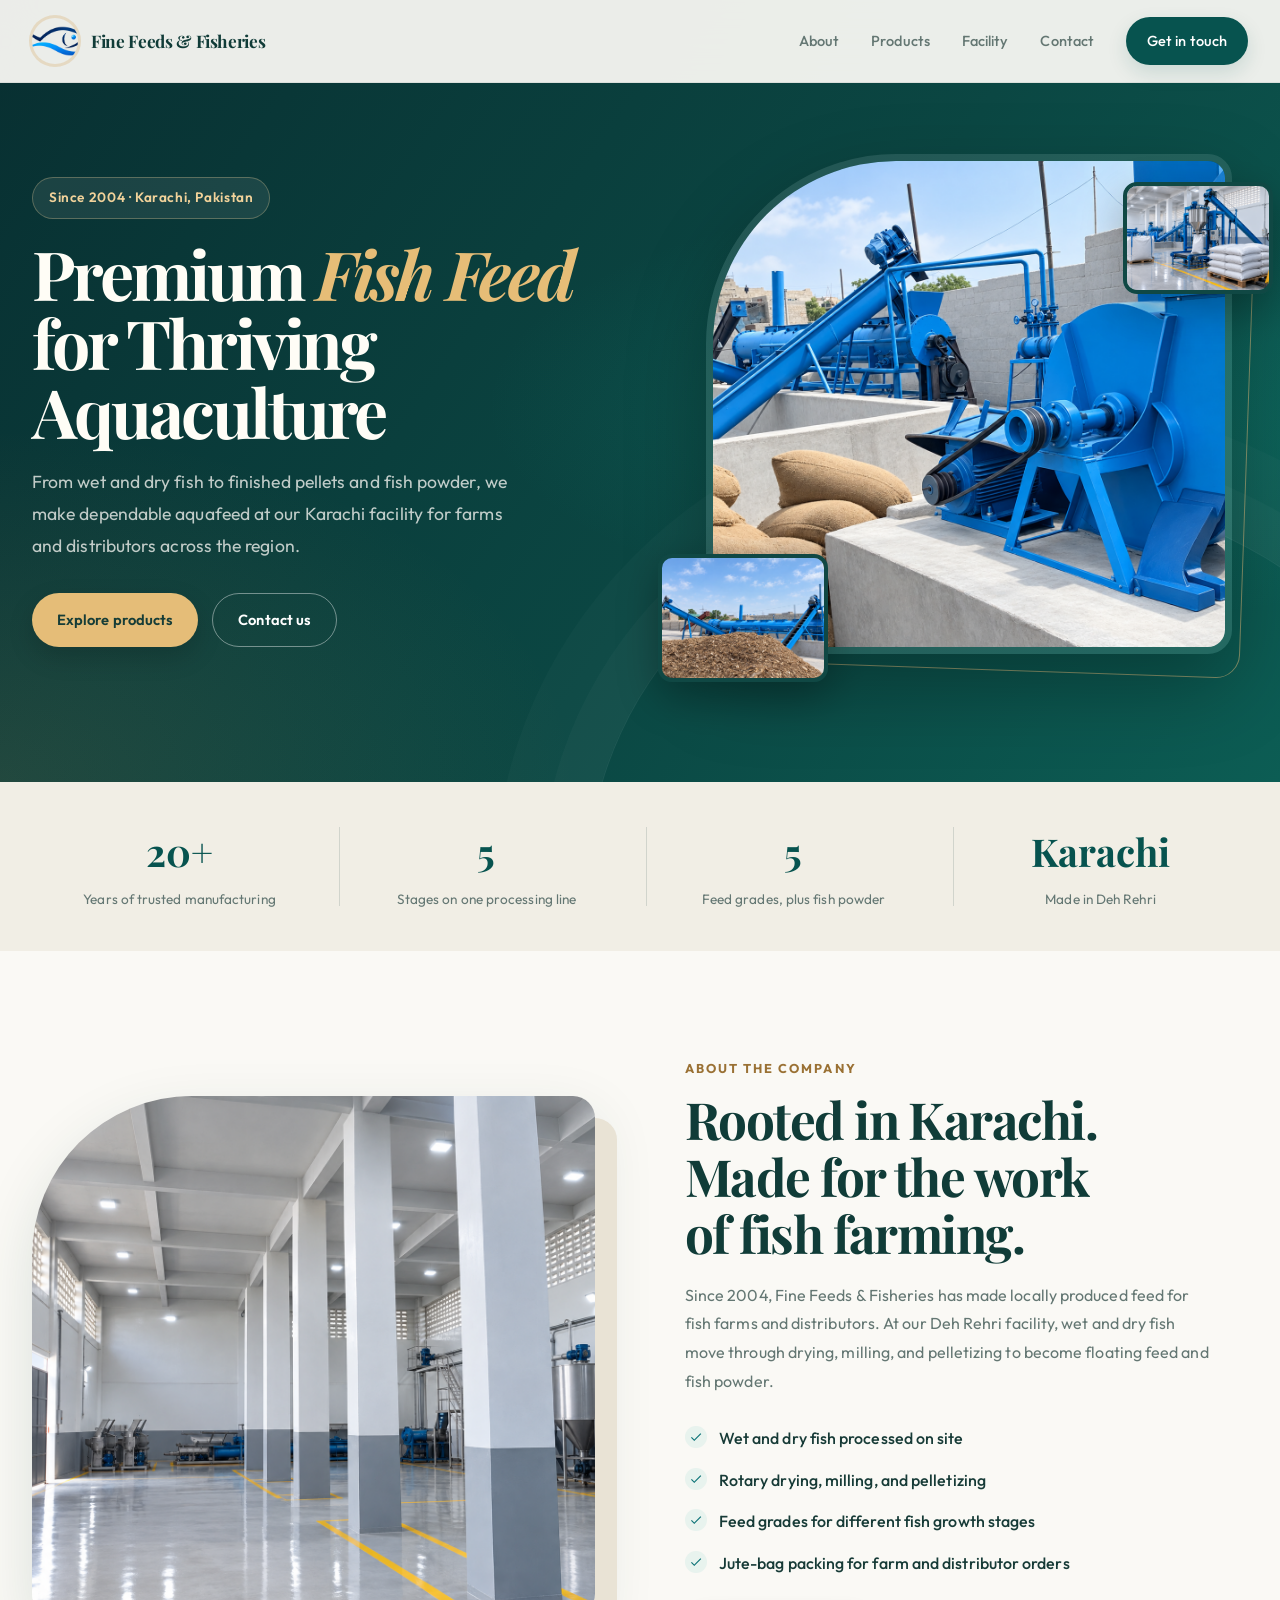
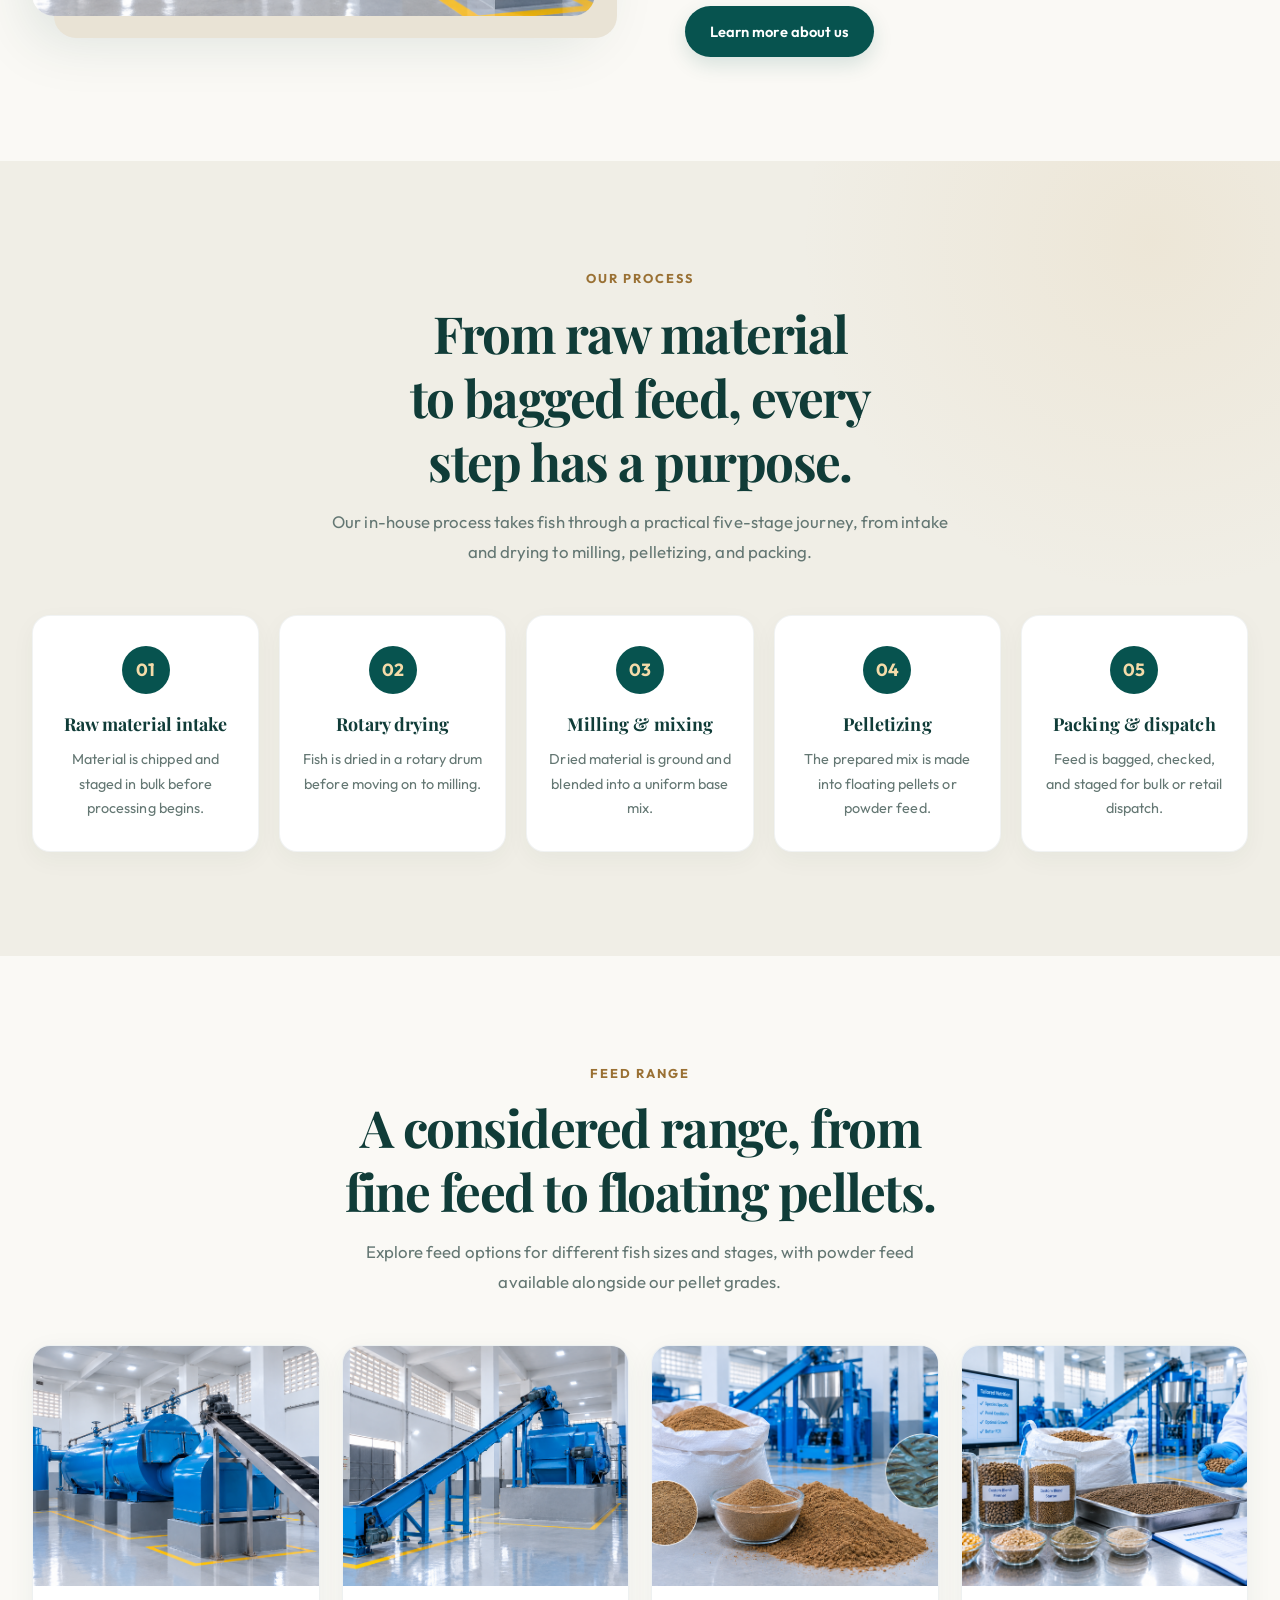
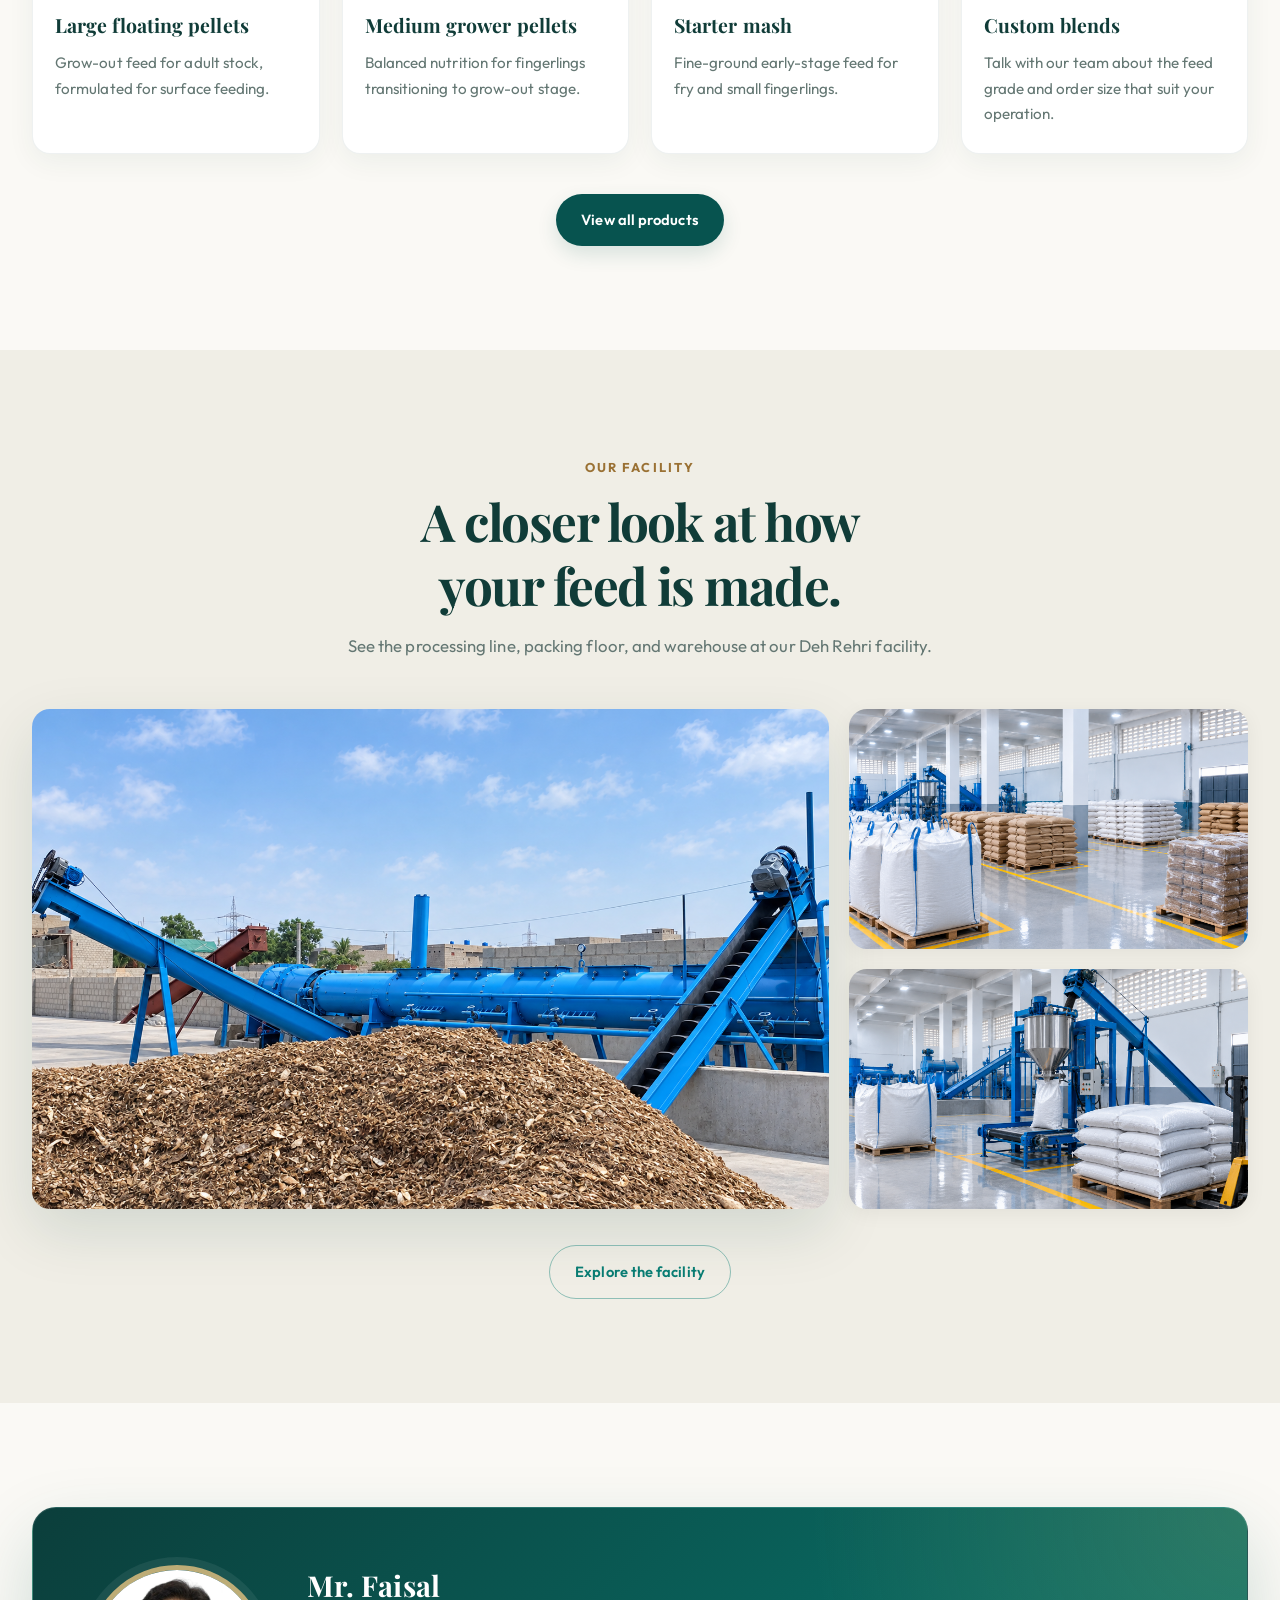
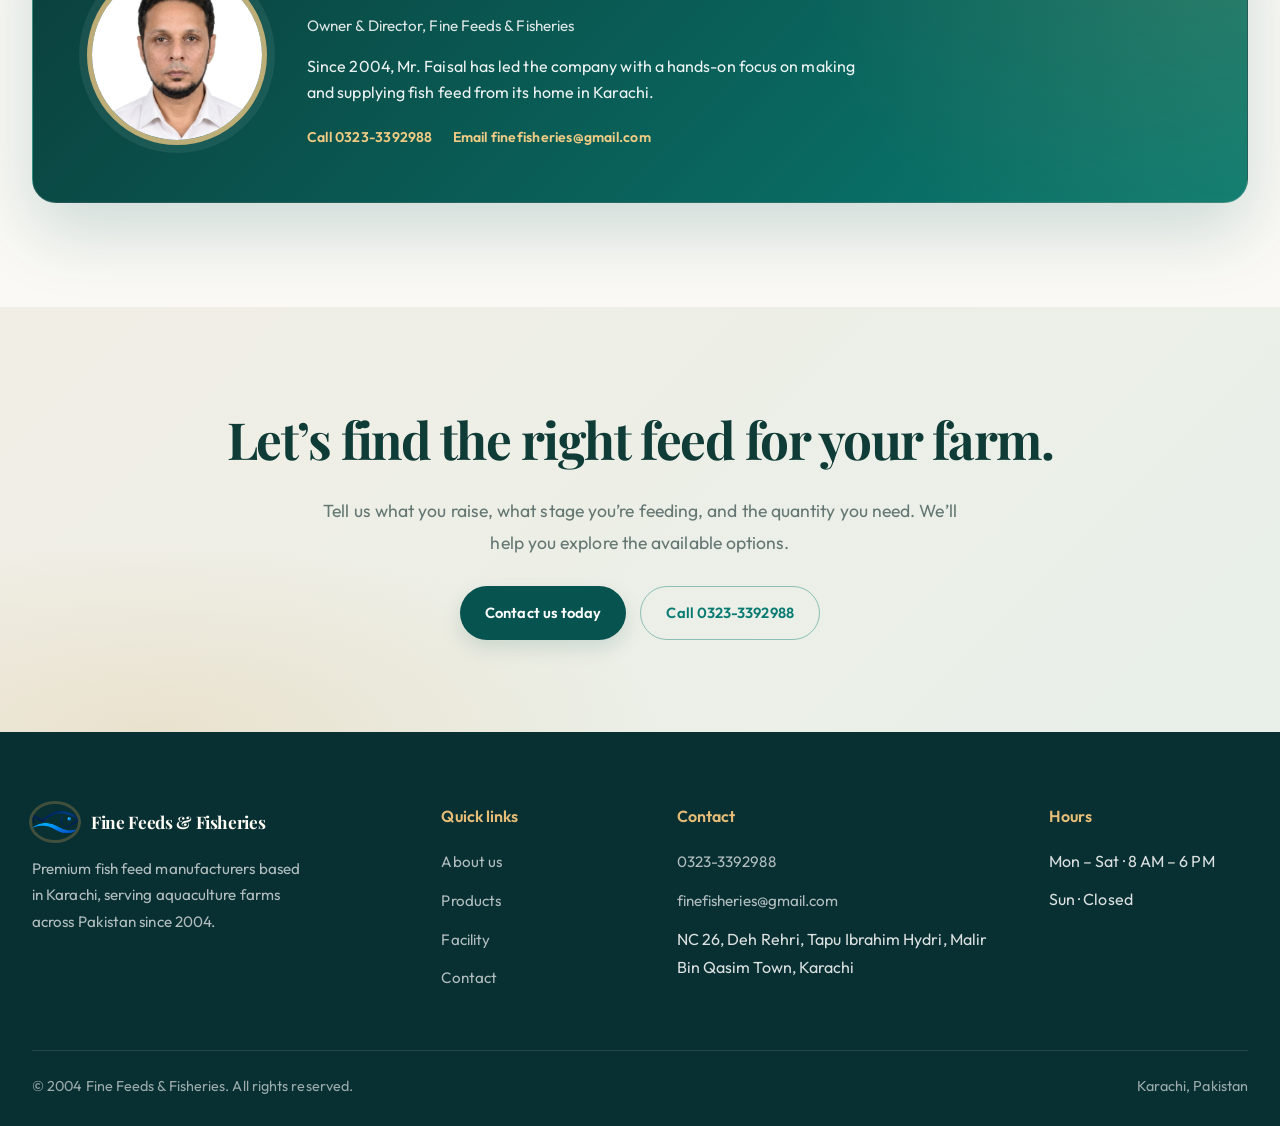
==== index.html @ e5a86ef5 "Publish Fine Feeds and Fisheries website Co-authored-by: Copilot <223556219+Copilot@users.noreply.gi" ====
<!DOCTYPE html>
<html lang="en">
<head>
  <meta charset="UTF-8">
  <meta name="viewport" content="width=device-width, initial-scale=1.0">
  <title>Fine Feeds & Fisheries | Premium Fish Feed Manufacturers, Karachi</title>
  <meta name="description" content="Fine Feeds & Fisheries manufactures high-quality floating fish feed pellets for aquaculture across Pakistan. Since 2004, Karachi.">
  <link rel="preconnect" href="https://fonts.googleapis.com">
  <link rel="preconnect" href="https://fonts.gstatic.com" crossorigin>
  <link href="https://fonts.googleapis.com/css2?family=Outfit:wght@400;500;600;700&family=Playfair+Display:ital,wght@0,600;0,700;1,600&display=swap" rel="stylesheet">
  <link rel="stylesheet" href="css/style.css">
</head>
<body>
  <header class="header" id="header">
    <div class="container nav">
      <a href="index.html" class="logo">
        <img src="images/logo.png" alt="Fine Feeds & Fisheries">
        <span>Fine Feeds & Fisheries</span>
      </a>
      <nav class="nav-links" id="navLinks">
        <a href="about.html">About</a>
        <a href="products.html">Products</a>
        <a href="gallery.html">Facility</a>
        <a href="contact.html">Contact</a>
        <a href="contact.html" class="btn btn-primary">Get in touch</a>
      </nav>
      <button class="menu-toggle" id="menuToggle" aria-label="Menu">
        <span></span><span></span><span></span>
      </button>
    </div>
  </header>

  <section class="hero">
    <div class="container hero-grid">
      <div>
        <div class="hero-badge">Since 2004 · Karachi, Pakistan</div>
        <h1>Premium <em>Fish Feed</em> for Thriving Aquaculture</h1>
        <p class="hero-lead">From wet and dry fish to finished pellets and fish powder, we make dependable aquafeed at our Karachi facility for farms and distributors across the region.</p>
        <div class="hero-actions">
          <a href="products.html" class="btn btn-primary">Explore products</a>
          <a href="contact.html" class="btn btn-outline">Contact us</a>
        </div>
      </div>
      <div class="hero-visual">
        <img src="images/2.png" alt="Premium floating fish feed pellets" class="hero-main-img">
        <img src="images/1.png" alt="Production facility" class="hero-float hero-float-1">
        <img src="images/packing.png" alt="Feed packing" class="hero-float hero-float-2">
      </div>
    </div>
  </section>

  <section class="stats">
    <div class="container stats-grid">
      <div class="stat-item">
        <strong>20+</strong>
        <span>Years of trusted manufacturing</span>
      </div>
      <div class="stat-item">
        <strong>5</strong>
        <span>Stages on one processing line</span>
      </div>
      <div class="stat-item">
        <strong>5</strong>
        <span>Feed grades, plus fish powder</span>
      </div>
      <div class="stat-item">
        <strong>Karachi</strong>
        <span>Made in Deh Rehri</span>
      </div>
    </div>
  </section>

  <section class="section">
    <div class="container about-grid">
      <div>
        <img src="images/3.png" alt="Fine Feeds production floor" class="about-img">
      </div>
      <div class="about-content">
        <span class="section-label">About the company</span>
        <h2>Rooted in Karachi. Made for the work of fish farming.</h2>
        <p>Since 2004, Fine Feeds & Fisheries has made locally produced feed for fish farms and distributors. At our Deh Rehri facility, wet and dry fish move through drying, milling, and pelletizing to become floating feed and fish powder.</p>
        <ul class="feature-list">
          <li>Wet and dry fish processed on site</li>
          <li>Rotary drying, milling, and pelletizing</li>
          <li>Feed grades for different fish growth stages</li>
          <li>Jute-bag packing for farm and distributor orders</li>
        </ul>
        <a href="about.html" class="btn btn-primary">Learn more about us</a>
      </div>
    </div>
  </section>

  <section class="section process">
    <div class="container">
      <div class="section-header">
        <span class="section-label">Our process</span>
        <h2>From raw material to bagged feed, every step has a purpose.</h2>
        <p>Our in-house process takes fish through a practical five-stage journey, from intake and drying to milling, pelletizing, and packing.</p>
      </div>
      <div class="process-steps">
        <div class="process-card">
          <div class="process-num">01</div>
          <h3>Raw material intake</h3>
          <p>Material is chipped and staged in bulk before processing begins.</p>
        </div>
        <div class="process-card">
          <div class="process-num">02</div>
          <h3>Rotary drying</h3>
          <p>Fish is dried in a rotary drum before moving on to milling.</p>
        </div>
        <div class="process-card">
          <div class="process-num">03</div>
          <h3>Milling & mixing</h3>
          <p>Dried material is ground and blended into a uniform base mix.</p>
        </div>
        <div class="process-card">
          <div class="process-num">04</div>
          <h3>Pelletizing</h3>
          <p>The prepared mix is made into floating pellets or powder feed.</p>
        </div>
        <div class="process-card">
          <div class="process-num">05</div>
          <h3>Packing & dispatch</h3>
          <p>Feed is bagged, checked, and staged for bulk or retail dispatch.</p>
        </div>
      </div>
    </div>
  </section>

  <section class="section">
    <div class="container">
      <div class="section-header">
        <span class="section-label">Feed range</span>
        <h2>A considered range, from fine feed to floating pellets.</h2>
        <p>Explore feed options for different fish sizes and stages, with powder feed available alongside our pellet grades.</p>
      </div>
      <div class="products-grid">
        <div class="product-card">
          <img src="images/4.png" alt="Large floating pellets">
          <div class="product-body">
            <h3>Large floating pellets</h3>
            <p>Grow-out feed for adult stock, formulated for surface feeding.</p>
          </div>
        </div>
        <div class="product-card">
          <img src="images/5.png" alt="Medium grower pellets">
          <div class="product-body">
            <h3>Medium grower pellets</h3>
            <p>Balanced nutrition for fingerlings transitioning to grow-out stage.</p>
          </div>
        </div>
        <div class="product-card">
          <img src="images/floating_feed_tech.jpg" alt="Starter mash">
          <div class="product-body">
            <h3>Starter mash</h3>
            <p>Fine-ground early-stage feed for fry and small fingerlings.</p>
          </div>
        </div>
        <div class="product-card">
          <img src="images/feeding_guide.jpg" alt="Custom blends">
          <div class="product-body">
            <h3>Custom blends</h3>
            <p>Talk with our team about the feed grade and order size that suit your operation.</p>
          </div>
        </div>
      </div>
      <div style="text-align:center;margin-top:40px;">
        <a href="products.html" class="btn btn-primary">View all products</a>
      </div>
    </div>
  </section>

  <section class="section" style="background:var(--sand);">
    <div class="container">
      <div class="section-header">
        <span class="section-label">Our facility</span>
        <h2>A closer look at how your feed is made.</h2>
        <p>See the processing line, packing floor, and warehouse at our Deh Rehri facility.</p>
      </div>
      <div class="facility-grid">
        <img src="images/1.png" alt="Main production floor" class="facility-main">
        <div class="facility-side">
          <img src="images/wearhouse.png" alt="Warehouse & staging">
          <img src="images/packing.png" alt="Packing & dispatch">
        </div>
      </div>
      <div style="text-align:center;margin-top:36px;">
        <a href="gallery.html" class="btn btn-outline">Explore the facility</a>
      </div>
    </div>
  </section>

  <section class="section">
    <div class="container">
      <div class="leadership">
        <img src="images/owner.jpeg" alt="Mr. Faisal — Owner & Director" class="leader-photo">
        <div>
          <h3>Mr. Faisal</h3>
          <div class="role">Owner & Director, Fine Feeds & Fisheries</div>
          <p>Since 2004, Mr. Faisal has led the company with a hands-on focus on making and supplying fish feed from its home in Karachi.</p>
          <div class="contact-links">
            <a href="tel:03233392988">Call 0323-3392988</a>
            <a href="mailto:finefisheries@gmail.com">Email finefisheries@gmail.com</a>
          </div>
        </div>
      </div>
    </div>
  </section>

  <section class="cta">
    <div class="container">
      <h2>Let’s find the right feed for your farm.</h2>
      <p>Tell us what you raise, what stage you’re feeding, and the quantity you need. We’ll help you explore the available options.</p>
      <div class="cta-actions">
        <a href="contact.html" class="btn btn-primary">Contact us today</a>
        <a href="tel:03233392988" class="btn btn-outline">Call 0323-3392988</a>
      </div>
    </div>
  </section>

  <footer class="footer">
    <div class="container">
      <div class="footer-grid">
        <div class="footer-brand">
          <a href="index.html" class="logo">
            <img src="images/logo.png" alt="Logo" style="height:36px;">
            <span>Fine Feeds & Fisheries</span>
          </a>
          <p>Premium fish feed manufacturers based in Karachi, serving aquaculture farms across Pakistan since 2004.</p>
        </div>
        <div>
          <h4>Quick links</h4>
          <ul>
            <li><a href="about.html">About us</a></li>
            <li><a href="products.html">Products</a></li>
            <li><a href="gallery.html">Facility</a></li>
            <li><a href="contact.html">Contact</a></li>
          </ul>
        </div>
        <div>
          <h4>Contact</h4>
          <ul>
            <li><a href="tel:03233392988">0323-3392988</a></li>
            <li><a href="mailto:finefisheries@gmail.com">finefisheries@gmail.com</a></li>
            <li>NC 26, Deh Rehri, Tapu Ibrahim Hydri, Malir Bin Qasim Town, Karachi</li>
          </ul>
        </div>
        <div>
          <h4>Hours</h4>
          <ul>
            <li>Mon – Sat · 8 AM – 6 PM</li>
            <li>Sun · Closed</li>
          </ul>
        </div>
      </div>
      <div class="footer-bottom">
        <span>© 2004 Fine Feeds & Fisheries. All rights reserved.</span>
        <span>Karachi, Pakistan</span>
      </div>
    </div>
  </footer>

  <script>
    const header = document.getElementById('header');
    const menuToggle = document.getElementById('menuToggle');
    const navLinks = document.getElementById('navLinks');
    window.addEventListener('scroll', () => {
      header.classList.toggle('scrolled', window.scrollY > 20);
    });
    menuToggle.addEventListener('click', () => {
      navLinks.classList.toggle('open');
    });
  </script>
</body>
</html>
---- css/style.css ----
/* Fine Feeds & Fisheries - Fresh Design */
:root {
  --primary: #0d7377;
  --primary-dark: #0a5c5f;
  --primary-light: #14919b;
  --accent: #32e0c4;
  --accent-soft: #e8f8f5;
  --earth: #2c3e2d;
  --sand: #f7f3eb;
  --cream: #faf8f5;
  --text: #1a2e1b;
  --text-muted: #5a6b5c;
  --white: #ffffff;
  --shadow: 0 10px 40px rgba(13, 115, 119, 0.12);
  --radius: 16px;
  --radius-sm: 10px;
  --font-display: 'Playfair Display', Georgia, serif;
  --font-body: 'Outfit', system-ui, sans-serif;
}

* {
  margin: 0;
  padding: 0;
  box-sizing: border-box;
}

html {
  scroll-behavior: smooth;
}

body {
  font-family: var(--font-body);
  color: var(--text);
  background: var(--cream);
  line-height: 1.6;
  overflow-x: hidden;
}

img {
  max-width: 100%;
  height: auto;
  display: block;
}

a {
  text-decoration: none;
  color: inherit;
  transition: all 0.25s ease;
}

ul {
  list-style: none;
}

.container {
  width: 100%;
  max-width: 1180px;
  margin: 0 auto;
  padding: 0 24px;
}

/* Header */
.header {
  position: fixed;
  top: 0;
  left: 0;
  right: 0;
  z-index: 1000;
  background: rgba(250, 248, 245, 0.92);
  backdrop-filter: blur(12px);
  border-bottom: 1px solid rgba(13, 115, 119, 0.08);
  transition: box-shadow 0.3s;
}

.header.scrolled {
  box-shadow: 0 4px 20px rgba(0,0,0,0.06);
}

.nav {
  display: flex;
  align-items: center;
  justify-content: space-between;
  height: 76px;
}

.logo {
  display: flex;
  align-items: center;
  gap: 12px;
  font-weight: 700;
  font-size: 1.15rem;
  color: var(--primary-dark);
  letter-spacing: -0.02em;
}

.logo img {
  height: 42px;
  width: auto;
  border-radius: 8px;
}

.logo span {
  font-family: var(--font-display);
  font-weight: 700;
}

.nav-links {
  display: flex;
  align-items: center;
  gap: 32px;
}

.nav-links a {
  font-size: 0.95rem;
  font-weight: 500;
  color: var(--text-muted);
}

.nav-links a:hover,
.nav-links a.active {
  color: var(--primary);
}

.btn {
  display: inline-flex;
  align-items: center;
  justify-content: center;
  gap: 8px;
  padding: 12px 24px;
  border-radius: 50px;
  font-weight: 600;
  font-size: 0.95rem;
  border: none;
  cursor: pointer;
  transition: all 0.25s ease;
}

.btn-primary {
  background: var(--primary);
  color: var(--white);
}

.btn-primary:hover {
  background: var(--primary-dark);
  transform: translateY(-2px);
  box-shadow: 0 8px 24px rgba(13, 115, 119, 0.3);
}

.btn-outline {
  background: transparent;
  color: var(--primary);
  border: 2px solid var(--primary);
}

.btn-outline:hover {
  background: var(--primary);
  color: var(--white);
}

.btn-light {
  background: var(--white);
  color: var(--primary-dark);
}

.btn-light:hover {
  background: var(--accent-soft);
}

/* Hero */
.hero {
  padding: 140px 0 80px;
  background: linear-gradient(160deg, var(--accent-soft) 0%, var(--cream) 45%, #e6f4f1 100%);
  position: relative;
  overflow: hidden;
}

.hero::before {
  content: '';
  position: absolute;
  top: -20%;
  right: -10%;
  width: 50%;
  height: 80%;
  background: radial-gradient(circle, rgba(50, 224, 196, 0.15) 0%, transparent 70%);
  pointer-events: none;
}

.hero-grid {
  display: grid;
  grid-template-columns: 1.1fr 0.9fr;
  gap: 48px;
  align-items: center;
}

.hero-badge {
  display: inline-flex;
  align-items: center;
  gap: 8px;
  background: var(--white);
  color: var(--primary);
  padding: 8px 16px;
  border-radius: 50px;
  font-size: 0.85rem;
  font-weight: 600;
  margin-bottom: 20px;
  box-shadow: var(--shadow);
}

.hero h1 {
  font-family: var(--font-display);
  font-size: clamp(2.4rem, 5vw, 3.6rem);
  font-weight: 700;
  line-height: 1.15;
  color: var(--earth);
  margin-bottom: 20px;
}

.hero h1 em {
  font-style: italic;
  color: var(--primary);
}

.hero-lead {
  font-size: 1.15rem;
  color: var(--text-muted);
  max-width: 520px;
  margin-bottom: 32px;
}

.hero-actions {
  display: flex;
  flex-wrap: wrap;
  gap: 14px;
}

.hero-visual {
  position: relative;
}

.hero-main-img {
  border-radius: var(--radius);
  box-shadow: var(--shadow);
  object-fit: cover;
  width: 100%;
  height: 420px;
}

.hero-float {
  position: absolute;
  border-radius: var(--radius-sm);
  box-shadow: 0 12px 32px rgba(0,0,0,0.15);
  border: 4px solid var(--white);
  object-fit: cover;
}

.hero-float-1 {
  width: 160px;
  height: 120px;
  bottom: -20px;
  left: -30px;
}

.hero-float-2 {
  width: 140px;
  height: 100px;
  top: 30px;
  right: -25px;
}

/* Stats */
.stats {
  padding: 48px 0;
  background: var(--primary);
  color: var(--white);
}

.stats-grid {
  display: grid;
  grid-template-columns: repeat(4, 1fr);
  gap: 24px;
  text-align: center;
}

.stat-item strong {
  display: block;
  font-family: var(--font-display);
  font-size: 2.4rem;
  font-weight: 700;
  margin-bottom: 4px;
}

.stat-item span {
  font-size: 0.95rem;
  opacity: 0.9;
}

/* Sections */
.section {
  padding: 90px 0;
}

.section-header {
  text-align: center;
  max-width: 640px;
  margin: 0 auto 56px;
}

.section-label {
  display: inline-block;
  font-size: 0.8rem;
  font-weight: 700;
  text-transform: uppercase;
  letter-spacing: 0.12em;
  color: var(--primary);
  margin-bottom: 12px;
}

.section-header h2 {
  font-family: var(--font-display);
  font-size: clamp(1.9rem, 3.5vw, 2.6rem);
  color: var(--earth);
  margin-bottom: 14px;
  line-height: 1.25;
}

.section-header p {
  color: var(--text-muted);
  font-size: 1.05rem;
}

/* About teaser */
.about-grid {
  display: grid;
  grid-template-columns: 1fr 1fr;
  gap: 56px;
  align-items: center;
}

.about-content h2 {
  font-family: var(--font-display);
  font-size: 2.2rem;
  color: var(--earth);
  margin-bottom: 18px;
  line-height: 1.3;
}

.about-content p {
  color: var(--text-muted);
  margin-bottom: 20px;
}

.feature-list {
  margin: 28px 0;
}

.feature-list li {
  display: flex;
  align-items: flex-start;
  gap: 12px;
  margin-bottom: 14px;
  color: var(--text);
  font-weight: 500;
}

.feature-list li::before {
  content: '';
  flex-shrink: 0;
  width: 22px;
  height: 22px;
  background: var(--accent-soft);
  border-radius: 50%;
  background-image: url("data:image/svg+xml,%3Csvg xmlns='http://www.w3.org/2000/svg' viewBox='0 0 24 24' fill='%230d7377'%3E%3Cpath d='M9 16.17L4.83 12l-1.42 1.41L9 19 21 7l-1.41-1.41z'/%3E%3C/svg%3E");
  background-size: 14px;
  background-position: center;
  background-repeat: no-repeat;
  margin-top: 2px;
}

.about-img {
  border-radius: var(--radius);
  box-shadow: var(--shadow);
  height: 440px;
  object-fit: cover;
  width: 100%;
}

/* Process */
.process {
  background: var(--sand);
}

.process-steps {
  display: grid;
  grid-template-columns: repeat(5, 1fr);
  gap: 20px;
}

.process-card {
  background: var(--white);
  border-radius: var(--radius);
  padding: 28px 20px;
  text-align: center;
  box-shadow: 0 4px 20px rgba(0,0,0,0.04);
  transition: transform 0.25s, box-shadow 0.25s;
}

.process-card:hover {
  transform: translateY(-6px);
  box-shadow: var(--shadow);
}

.process-num {
  display: inline-flex;
  align-items: center;
  justify-content: center;
  width: 48px;
  height: 48px;
  background: var(--primary);
  color: var(--white);
  border-radius: 50%;
  font-weight: 700;
  font-size: 1.1rem;
  margin-bottom: 16px;
}

.process-card h3 {
  font-size: 1.05rem;
  margin-bottom: 8px;
  color: var(--earth);
}

.process-card p {
  font-size: 0.9rem;
  color: var(--text-muted);
}

/* Products */
.products-grid {
  display: grid;
  grid-template-columns: repeat(2, 1fr);
  gap: 28px;
}

.product-card {
  background: var(--white);
  border-radius: var(--radius);
  overflow: hidden;
  box-shadow: 0 4px 24px rgba(0,0,0,0.05);
  transition: transform 0.3s, box-shadow 0.3s;
}

.product-card:hover {
  transform: translateY(-8px);
  box-shadow: var(--shadow);
}

.product-card img {
  width: 100%;
  height: 220px;
  object-fit: cover;
}

.product-body {
  padding: 24px;
}

.product-body h3 {
  font-family: var(--font-display);
  font-size: 1.3rem;
  color: var(--earth);
  margin-bottom: 8px;
}

.product-body p {
  color: var(--text-muted);
  font-size: 0.95rem;
}

/* Facility */
.facility-grid {
  display: grid;
  grid-template-columns: 2fr 1fr;
  gap: 24px;
}

.facility-main {
  border-radius: var(--radius);
  height: 420px;
  object-fit: cover;
  width: 100%;
  box-shadow: var(--shadow);
}

.facility-side {
  display: flex;
  flex-direction: column;
  gap: 24px;
}

.facility-side img {
  border-radius: var(--radius);
  height: 198px;
  object-fit: cover;
  width: 100%;
  box-shadow: 0 4px 20px rgba(0,0,0,0.06);
}

/* Leadership */
.leadership {
  background: linear-gradient(135deg, var(--primary-dark) 0%, var(--primary) 100%);
  color: var(--white);
  border-radius: var(--radius);
  padding: 48px;
  display: grid;
  grid-template-columns: auto 1fr;
  gap: 40px;
  align-items: center;
}

.leader-photo {
  width: 180px;
  height: 180px;
  border-radius: 50%;
  object-fit: cover;
  border: 5px solid rgba(255,255,255,0.25);
}

.leadership h3 {
  font-family: var(--font-display);
  font-size: 1.8rem;
  margin-bottom: 6px;
}

.leadership .role {
  font-size: 0.95rem;
  opacity: 0.85;
  margin-bottom: 16px;
}

.leadership p {
  opacity: 0.92;
  margin-bottom: 20px;
  max-width: 560px;
}

.contact-links {
  display: flex;
  flex-wrap: wrap;
  gap: 20px;
}

.contact-links a {
  display: flex;
  align-items: center;
  gap: 8px;
  color: var(--accent);
  font-weight: 600;
}

.contact-links a:hover {
  color: var(--white);
}

/* CTA */
.cta {
  background: var(--sand);
  text-align: center;
  padding: 80px 0;
}

.cta h2 {
  font-family: var(--font-display);
  font-size: 2.3rem;
  color: var(--earth);
  margin-bottom: 14px;
}

.cta p {
  color: var(--text-muted);
  margin-bottom: 28px;
  font-size: 1.1rem;
}

.cta-actions {
  display: flex;
  justify-content: center;
  gap: 14px;
  flex-wrap: wrap;
}

/* Footer */
.footer {
  background: var(--earth);
  color: rgba(255,255,255,0.85);
  padding: 64px 0 28px;
}

.footer-grid {
  display: grid;
  grid-template-columns: 1.4fr 1fr 1fr 1fr;
  gap: 40px;
  margin-bottom: 48px;
}

.footer-brand .logo {
  color: var(--white);
  margin-bottom: 16px;
}

.footer-brand p {
  font-size: 0.95rem;
  opacity: 0.8;
  max-width: 280px;
}

.footer h4 {
  color: var(--white);
  font-size: 1rem;
  margin-bottom: 18px;
  font-weight: 600;
}

.footer ul li {
  margin-bottom: 10px;
}

.footer ul a {
  opacity: 0.8;
  font-size: 0.95rem;
}

.footer ul a:hover {
  opacity: 1;
  color: var(--accent);
}

.footer-bottom {
  border-top: 1px solid rgba(255,255,255,0.12);
  padding-top: 24px;
  display: flex;
  justify-content: space-between;
  align-items: center;
  font-size: 0.9rem;
  opacity: 0.7;
}

/* Page Hero (inner pages) */
.page-hero {
  padding: 130px 0 60px;
  background: linear-gradient(160deg, var(--accent-soft) 0%, var(--cream) 100%);
  text-align: center;
}

.page-hero h1 {
  font-family: var(--font-display);
  font-size: clamp(2.2rem, 4vw, 3rem);
  color: var(--earth);
  margin-bottom: 12px;
}

.page-hero p {
  color: var(--text-muted);
  font-size: 1.1rem;
  max-width: 560px;
  margin: 0 auto;
}

/* Contact page */
.contact-grid {
  display: grid;
  grid-template-columns: 1fr 1fr;
  gap: 48px;
}

.contact-info-card {
  background: var(--white);
  border-radius: var(--radius);
  padding: 36px;
  box-shadow: var(--shadow);
}

.contact-info-card h3 {
  font-family: var(--font-display);
  font-size: 1.5rem;
  margin-bottom: 20px;
  color: var(--earth);
}

.info-row {
  display: flex;
  gap: 16px;
  margin-bottom: 22px;
}

.info-row strong {
  display: block;
  margin-bottom: 2px;
  color: var(--earth);
}

.info-row span, .info-row a {
  color: var(--text-muted);
  font-size: 0.95rem;
}

.info-row a:hover {
  color: var(--primary);
}

.contact-form {
  background: var(--white);
  border-radius: var(--radius);
  padding: 36px;
  box-shadow: var(--shadow);
}

.form-group {
  margin-bottom: 18px;
}

.form-group label {
  display: block;
  font-weight: 600;
  font-size: 0.9rem;
  margin-bottom: 6px;
  color: var(--earth);
}

.form-group input,
.form-group textarea,
.form-group select {
  width: 100%;
  padding: 12px 16px;
  border: 1.5px solid #e0e5e0;
  border-radius: var(--radius-sm);
  font-family: inherit;
  font-size: 1rem;
  background: var(--cream);
  transition: border-color 0.2s;
}

.form-group input:focus,
.form-group textarea:focus,
.form-group select:focus {
  outline: none;
  border-color: var(--primary);
}

.form-group textarea {
  min-height: 120px;
  resize: vertical;
}

/* Gallery page */
.gallery-grid {
  display: grid;
  grid-template-columns: repeat(3, 1fr);
  gap: 20px;
}

.gallery-item {
  position: relative;
  border-radius: var(--radius);
  overflow: hidden;
  aspect-ratio: 4/3;
  box-shadow: 0 4px 20px rgba(0,0,0,0.06);
}

.gallery-item img {
  width: 100%;
  height: 100%;
  object-fit: cover;
  transition: transform 0.4s;
}

.gallery-item:hover img {
  transform: scale(1.06);
}

.gallery-caption {
  position: absolute;
  bottom: 0;
  left: 0;
  right: 0;
  padding: 16px 18px;
  background: linear-gradient(transparent, rgba(0,0,0,0.7));
  color: var(--white);
  font-weight: 600;
  font-size: 0.95rem;
  opacity: 0;
  transition: opacity 0.3s;
}

.gallery-item:hover .gallery-caption {
  opacity: 1;
}

/* Mobile menu */
.menu-toggle {
  display: none;
  background: none;
  border: none;
  cursor: pointer;
  padding: 8px;
}

.menu-toggle span {
  display: block;
  width: 24px;
  height: 2.5px;
  background: var(--primary-dark);
  margin: 5px 0;
  border-radius: 2px;
  transition: 0.3s;
}

/* Responsive */
@media (max-width: 980px) {
  .hero-grid,
  .about-grid,
  .contact-grid,
  .facility-grid {
    grid-template-columns: 1fr;
  }

  .process-steps {
    grid-template-columns: repeat(2, 1fr);
  }

  .process-steps .process-card:last-child {
    grid-column: span 2;
    max-width: 280px;
    margin: 0 auto;
  }

  .stats-grid {
    grid-template-columns: repeat(2, 1fr);
    gap: 28px;
  }

  .products-grid {
    grid-template-columns: 1fr;
  }

  .footer-grid {
    grid-template-columns: 1fr 1fr;
  }

  .leadership {
    grid-template-columns: 1fr;
    text-align: center;
    justify-items: center;
  }

  .gallery-grid {
    grid-template-columns: repeat(2, 1fr);
  }

  .hero-float {
    display: none;
  }
}

@media (max-width: 720px) {
  .nav-links {
    display: none;
    position: absolute;
    top: 76px;
    left: 0;
    right: 0;
    background: var(--cream);
    flex-direction: column;
    padding: 24px;
    gap: 16px;
    border-bottom: 1px solid rgba(0,0,0,0.06);
    box-shadow: 0 12px 24px rgba(0,0,0,0.08);
  }

  .nav-links.open {
    display: flex;
  }

  .menu-toggle {
    display: block;
  }

  .hero {
    padding: 120px 0 60px;
  }

  .section {
    padding: 64px 0;
  }

  .process-steps {
    grid-template-columns: 1fr;
  }

  .process-steps .process-card:last-child {
    grid-column: auto;
    max-width: none;
  }

  .gallery-grid {
    grid-template-columns: 1fr;
  }

  .footer-grid {
    grid-template-columns: 1fr;
  }

  .footer-bottom {
    flex-direction: column;
    gap: 12px;
    text-align: center;
  }
}

/* Deep-water palette and polished, image-led details */
:root {
  --primary: #087c72;
  --primary-dark: #07534f;
  --primary-light: #16a08e;
  --accent: #d3a75d;
  --accent-soft: #e8f3ee;
  --earth: #103c38;
  --sand: #f0eee6;
  --cream: #faf9f5;
  --text: #173b37;
  --text-muted: #647773;
  --shadow: 0 22px 60px rgba(8, 61, 56, 0.13);
  --radius: 22px;
  --radius-sm: 14px;
}

::selection {
  background: #d3a75d;
  color: #103c38;
}

body {
  background: var(--cream);
  letter-spacing: 0.005em;
}

.container {
  max-width: 1280px;
  padding-right: 32px;
  padding-left: 32px;
}

.header {
  background: rgba(250, 249, 245, 0.94);
  border-bottom-color: rgba(16, 60, 56, 0.08);
  backdrop-filter: blur(18px);
  -webkit-backdrop-filter: blur(18px);
}

.header.scrolled {
  box-shadow: 0 10px 34px rgba(16, 60, 56, 0.1);
}

.nav {
  height: 82px;
}

.logo {
  gap: 13px;
  color: var(--earth);
  font-size: 1.08rem;
}

.logo img {
  height: 46px;
  width: 46px;
  object-fit: cover;
  border-radius: 50%;
  box-shadow: 0 0 0 3px rgba(211, 167, 93, 0.28);
}

.logo span {
  max-width: 210px;
  line-height: 1.12;
}

.nav-links {
  gap: clamp(18px, 2.5vw, 36px);
}

.nav-links a {
  position: relative;
  font-size: 0.91rem;
}

.nav-links a:not(.btn)::after {
  position: absolute;
  right: 0;
  bottom: -7px;
  left: 0;
  height: 2px;
  background: var(--accent);
  content: "";
  transform: scaleX(0);
  transform-origin: left;
  transition: transform 0.25s ease;
}

.nav-links a:not(.btn):hover::after,
.nav-links a:not(.btn).active::after {
  transform: scaleX(1);
}

.nav-links .btn {
  padding: 12px 21px;
  color: #fff;
}

.btn {
  padding: 14px 25px;
  font-size: 0.92rem;
  transition: transform 0.25s ease, box-shadow 0.25s ease, background 0.25s ease;
}

.btn-primary {
  background: var(--primary-dark);
  box-shadow: 0 8px 20px rgba(7, 83, 79, 0.14);
}

.btn-primary:hover {
  background: var(--primary);
  box-shadow: 0 12px 28px rgba(7, 83, 79, 0.25);
}

.btn-outline {
  border: 1px solid rgba(8, 124, 114, 0.42);
}

.btn-outline:hover {
  border-color: var(--primary);
}

.hero {
  min-height: 690px;
  padding: 154px 0 112px;
  color: #fff;
  background:
    radial-gradient(ellipse at 82% 52%, rgba(22, 160, 142, 0.24), transparent 38%),
    radial-gradient(ellipse at 0% 100%, rgba(211, 167, 93, 0.12), transparent 32%),
    linear-gradient(125deg, #082f31 0%, #0b4743 58%, #0c5d54 100%);
}

.hero::before {
  top: auto;
  right: -14%;
  bottom: -63%;
  width: 68%;
  height: 100%;
  border: 1px solid rgba(255, 255, 255, 0.08);
  border-radius: 50%;
  background: none;
  box-shadow: 0 0 0 46px rgba(255, 255, 255, 0.025), 0 0 0 92px rgba(255, 255, 255, 0.02);
}

.hero-grid {
  grid-template-columns: 1.05fr 0.95fr;
  gap: 74px;
}

.hero-badge {
  padding: 9px 16px;
  color: #f1d29a;
  background: rgba(255, 255, 255, 0.08);
  border: 1px solid rgba(241, 210, 154, 0.3);
  box-shadow: none;
  letter-spacing: 0.045em;
  animation: rise-in 0.65s both;
}

.hero h1 {
  max-width: 700px;
  color: #fffdf6;
  font-size: clamp(3rem, 5.3vw, 5.25rem);
  line-height: 1.02;
  letter-spacing: -0.045em;
  animation: rise-in 0.75s 0.08s both;
}

.hero h1 em {
  color: #e6bd77;
}

.hero-lead {
  max-width: 500px;
  color: rgba(250, 249, 245, 0.76);
  font-size: 1.1rem;
  line-height: 1.8;
  animation: rise-in 0.75s 0.16s both;
}

.hero-actions {
  animation: rise-in 0.75s 0.24s both;
}

.hero .btn-primary {
  color: #163d37;
  background: #e5bd78;
  box-shadow: 0 10px 26px rgba(0, 0, 0, 0.16);
}

.hero .btn-primary:hover {
  background: #f0d39e;
}

.hero .btn-outline {
  color: #fff;
  border-color: rgba(255, 255, 255, 0.42);
}

.hero .btn-outline:hover {
  color: var(--earth);
  background: #fff;
  border-color: #fff;
}

.hero-visual {
  padding: 0 16px 16px 0;
  animation: image-in 0.9s 0.12s both;
}

.hero-visual::before {
  position: absolute;
  inset: 20px 0 0 24px;
  border: 1px solid rgba(226, 190, 126, 0.55);
  border-radius: 190px 24px 24px 24px;
  content: "";
  transform: rotate(2deg);
}

.hero-visual::after {
  position: absolute;
  right: 26px;
  bottom: 36px;
  padding: 13px 18px;
  border: 1px solid rgba(255, 255, 255, 0.2);
  border-radius: 999px;
  color: #fff;
  background: rgba(8, 47, 49, 0.78);
  content: "Made with care in Karachi";
  font-size: 0.78rem;
  letter-spacing: 0.06em;
  backdrop-filter: blur(12px);
}

.hero-main-img {
  position: relative;
  z-index: 1;
  height: 500px;
  border: 7px solid rgba(255, 255, 255, 0.1);
  border-radius: 190px 24px 24px 24px;
  box-shadow: 0 32px 80px rgba(0, 0, 0, 0.28);
  object-position: center;
}

.hero-float {
  z-index: 2;
  border: 4px solid #104844;
  box-shadow: 0 16px 40px rgba(0, 0, 0, 0.28);
}

.hero-float-1 {
  bottom: -12px;
  left: -48px;
  width: 170px;
  height: 128px;
}

.hero-float-2 {
  top: 28px;
  right: -25px;
  width: 150px;
  height: 112px;
}

.stats {
  position: relative;
  z-index: 2;
  padding: 32px 0;
  background: #f1eee5;
  color: var(--earth);
}

.stats-grid {
  gap: 12px;
}

.stat-item {
  position: relative;
  padding: 7px 18px;
}

.stat-item + .stat-item::before {
  position: absolute;
  top: 12%;
  bottom: 12%;
  left: 0;
  width: 1px;
  background: rgba(16, 60, 56, 0.14);
  content: "";
}

.stat-item strong {
  color: var(--primary-dark);
  font-size: clamp(1.7rem, 3vw, 2.45rem);
}

.stat-item span {
  color: var(--text-muted);
  font-size: 0.85rem;
  opacity: 1;
}

.section {
  padding: 104px 0;
}

.section-label {
  color: #9a7134;
  letter-spacing: 0.16em;
}

.section-header {
  margin-bottom: 48px;
}

.section-header h2,
.about-content h2,
.cta h2 {
  letter-spacing: -0.03em;
}

.section-header h2 {
  font-size: clamp(2.1rem, 4vw, 3.25rem);
}

.section-header p {
  max-width: 620px;
  margin: 0 auto;
  line-height: 1.8;
}

.about-grid {
  gap: clamp(42px, 7vw, 100px);
}

.about-content h2 {
  font-size: clamp(2.2rem, 4vw, 3.25rem);
  line-height: 1.12;
}

.about-content p,
.feature-list li {
  line-height: 1.8;
}

.feature-list li {
  margin-bottom: 13px;
}

.about-img {
  height: 520px;
  border-radius: 160px 22px 22px 22px;
  box-shadow: 22px 22px 0 #e9e3d5, var(--shadow);
}

.process {
  background:
    radial-gradient(circle at 90% 10%, rgba(211, 167, 93, 0.11), transparent 26%),
    #f0eee6;
}

.process-card {
  padding: 30px 21px;
  border: 1px solid rgba(16, 60, 56, 0.06);
  border-radius: 18px;
  box-shadow: 0 8px 24px rgba(16, 60, 56, 0.045);
  transition: transform 0.3s ease, box-shadow 0.3s ease, border-color 0.3s ease;
}

.process-card:hover {
  border-color: rgba(8, 124, 114, 0.24);
  box-shadow: 0 22px 42px rgba(16, 60, 56, 0.11);
}

.process-num {
  color: #f4dba9;
  background: var(--primary-dark);
}

.process-card h3 {
  font-family: var(--font-display);
  font-size: 1.12rem;
}

.process-card p {
  line-height: 1.7;
}

.products-grid {
  grid-template-columns: repeat(4, minmax(0, 1fr));
  gap: 22px;
}

.product-card {
  border: 1px solid rgba(16, 60, 56, 0.07);
  border-radius: 18px;
  box-shadow: 0 8px 28px rgba(16, 60, 56, 0.06);
}

.product-card img {
  height: 240px;
  transition: transform 0.6s cubic-bezier(0.2, 0.7, 0.2, 1);
}

.product-card:hover img {
  transform: scale(1.055);
}

.product-card:hover {
  box-shadow: 0 24px 56px rgba(16, 60, 56, 0.14);
}

.product-body {
  padding: 24px 22px 26px;
}

.product-body h3 {
  font-size: 1.22rem;
}

.product-body p {
  line-height: 1.7;
}

.facility-grid {
  gap: 20px;
}

.facility-main,
.facility-side img {
  border-radius: 18px;
  transition: transform 0.5s ease, box-shadow 0.3s ease;
}

.facility-main {
  height: 500px;
}

.facility-side {
  gap: 20px;
}

.facility-side img {
  height: 240px;
}

.facility-main:hover,
.facility-side img:hover {
  transform: translateY(-4px);
  box-shadow: var(--shadow);
}

.leadership {
  padding: 54px;
  border: 1px solid rgba(255, 255, 255, 0.12);
  border-radius: 24px;
  background:
    radial-gradient(circle at 100% 0%, rgba(211, 167, 93, 0.18), transparent 35%),
    linear-gradient(135deg, #0b3e3b 0%, #087c72 100%);
  box-shadow: 0 28px 70px rgba(7, 83, 79, 0.18);
}

.leader-photo {
  border-color: rgba(234, 198, 132, 0.8);
  box-shadow: 0 0 0 8px rgba(255, 255, 255, 0.07);
}

.contact-links a {
  color: #f0cb83;
}

.contact-links a:hover {
  color: #fff;
}

.cta {
  position: relative;
  overflow: hidden;
  padding: 92px 0;
  background:
    radial-gradient(ellipse at 12% 100%, rgba(211, 167, 93, 0.18), transparent 32%),
    linear-gradient(135deg, #f1eee5, #e8f0e9);
}

.cta h2 {
  font-size: clamp(2.1rem, 4vw, 3.2rem);
}

.cta p {
  max-width: 650px;
  margin: 0 auto 28px;
  line-height: 1.8;
}

.footer {
  padding: 72px 0 28px;
  background: #082f31;
}

.footer-grid {
  grid-template-columns: 1.5fr 0.8fr 1.35fr 0.8fr;
  gap: 36px;
}

.footer h4 {
  color: #e6bd77;
}

.footer-brand .logo {
  color: #fffdf6;
}

.footer-brand p,
.footer ul a,
.footer ul li {
  line-height: 1.75;
}

.footer ul a:hover {
  color: #e6bd77;
}

.footer-bottom {
  border-top-color: rgba(255, 255, 255, 0.16);
}

.page-hero {
  position: relative;
  overflow: hidden;
  padding: 166px 0 92px;
  color: #fffdf6;
  background:
    radial-gradient(ellipse at 82% 0%, rgba(22, 160, 142, 0.23), transparent 38%),
    linear-gradient(125deg, #082f31 0%, #0b4743 100%);
}

.page-hero::after {
  position: absolute;
  top: -180px;
  right: -120px;
  width: 480px;
  height: 480px;
  border: 1px solid rgba(255, 255, 255, 0.11);
  border-radius: 50%;
  box-shadow: 0 0 0 40px rgba(255, 255, 255, 0.025), 0 0 0 80px rgba(255, 255, 255, 0.02);
  content: "";
}

.page-hero .container {
  position: relative;
  z-index: 1;
}

.page-hero .section-label {
  color: #e6bd77;
}

.page-hero h1 {
  max-width: 900px;
  margin: 0 auto 18px;
  color: #fffdf6;
  font-size: clamp(2.7rem, 5.4vw, 4.5rem);
  line-height: 1.08;
  letter-spacing: -0.04em;
}

.page-hero p {
  max-width: 670px;
  color: rgba(250, 249, 245, 0.76);
  line-height: 1.8;
}

.contact-info-card,
.contact-form {
  border: 1px solid rgba(16, 60, 56, 0.07);
  border-radius: 22px;
  box-shadow: 0 16px 45px rgba(16, 60, 56, 0.08);
}

.form-group input,
.form-group textarea,
.form-group select {
  border: 1px solid #dfe5df;
  border-radius: 12px;
  background: #fbfaf7;
}

.form-group input:focus,
.form-group textarea:focus,
.form-group select:focus {
  border-color: var(--primary);
  box-shadow: 0 0 0 4px rgba(8, 124, 114, 0.1);
}

.gallery-grid {
  gap: 22px;
}

.gallery-item {
  border-radius: 18px;
  box-shadow: 0 14px 36px rgba(16, 60, 56, 0.1);
}

.gallery-item img {
  transition: transform 0.7s cubic-bezier(0.2, 0.7, 0.2, 1);
}

.gallery-caption {
  padding: 34px 18px 18px;
  background: linear-gradient(transparent, rgba(5, 37, 35, 0.88));
  opacity: 1;
}

.menu-toggle {
  border-radius: 10px;
}

.menu-toggle:focus-visible,
a:focus-visible,
button:focus-visible,
input:focus-visible,
textarea:focus-visible,
select:focus-visible {
  outline: 3px solid #d3a75d;
  outline-offset: 4px;
}

@keyframes rise-in {
  from {
    opacity: 0;
    transform: translateY(18px);
  }
  to {
    opacity: 1;
    transform: translateY(0);
  }
}

@keyframes image-in {
  from {
    opacity: 0;
    transform: translateY(18px) scale(0.98);
  }
  to {
    opacity: 1;
    transform: translateY(0) scale(1);
  }
}

@media (max-width: 980px) {
  .hero {
    min-height: 0;
  }

  .hero-grid {
    grid-template-columns: minmax(0, 1fr);
    gap: 48px;
  }

  .hero-visual {
    width: 100%;
    min-width: 0;
  }

  .hero-main-img {
    height: 430px;
  }

  .products-grid {
    grid-template-columns: repeat(2, minmax(0, 1fr));
  }

  .footer-grid {
    grid-template-columns: repeat(2, minmax(0, 1fr));
  }
}

@media (max-width: 720px) {
  .container {
    padding-right: 22px;
    padding-left: 22px;
  }

  .nav {
    height: 72px;
  }

  .logo {
    gap: 10px;
    font-size: 0.98rem;
  }

  .logo img {
    width: 40px;
    height: 40px;
  }

  .logo span {
    max-width: 165px;
  }

  .nav-links {
    top: 72px;
    gap: 18px;
    background: rgba(250, 249, 245, 0.98);
  }

  .nav-links a:not(.btn)::after {
    bottom: -4px;
  }

  .hero {
    padding: 122px 0 76px;
  }

  .hero-grid {
    grid-template-columns: minmax(0, 1fr);
    gap: 42px;
  }

  .hero h1 {
    font-size: clamp(2.8rem, 12vw, 4.2rem);
  }

  .hero-lead {
    font-size: 1rem;
  }

  .hero-main-img {
    width: 100%;
    height: clamp(240px, 72vw, 350px);
    border-radius: 135px 20px 20px;
    object-fit: cover;
    object-position: center;
  }

  .hero-visual {
    padding: 0 10px 12px;
  }

  .hero-visual::before {
    border-radius: 135px 20px 20px;
  }

  .hero-visual::after {
    right: 12px;
    bottom: 24px;
    padding: 10px 13px;
    font-size: 0.66rem;
  }

  .hero-float-1 {
    left: -10px;
    width: 126px;
    height: 94px;
  }

  .hero-float-2 {
    right: -8px;
    width: 112px;
    height: 84px;
  }

  .stats {
    padding: 26px 0;
  }

  .stats-grid {
    gap: 12px 0;
  }

  .stat-item {
    padding: 7px 8px;
  }

  .stat-item:nth-child(3)::before {
    display: none;
  }

  .stat-item strong {
    font-size: 1.7rem;
  }

  .stat-item span {
    font-size: 0.77rem;
  }

  .section {
    padding: 76px 0;
  }

  .section-header {
    margin-bottom: 34px;
  }

  .about-grid {
    gap: 38px;
  }

  .about-img {
    height: 360px;
    border-radius: 110px 18px 18px;
  }

  .products-grid {
    gap: 16px;
  }

  .product-card img {
    height: 180px;
  }

  .product-body {
    padding: 18px 16px 20px;
  }

  .product-body h3 {
    font-size: 1.08rem;
  }

  .product-body p {
    font-size: 0.88rem;
  }

  .facility-main {
    height: 340px;
  }

  .facility-side {
    flex-direction: row;
  }

  .facility-side img {
    width: calc(50% - 10px);
    height: 170px;
  }

  .leadership {
    padding: 34px 24px;
    gap: 28px;
  }

  .leader-photo {
    width: 145px;
    height: 145px;
  }

  .contact-links {
    justify-content: center;
    gap: 14px;
  }

  .page-hero {
    padding: 132px 0 70px;
  }

  .page-hero h1 {
    font-size: clamp(2.55rem, 10vw, 3.6rem);
  }

  .contact-info-card,
  .contact-form {
    padding: 26px 22px;
  }

  .gallery-grid {
    gap: 16px;
  }

  .footer-grid {
    gap: 32px 22px;
  }
}

@media (max-width: 420px) {
  .products-grid {
    grid-template-columns: 1fr;
  }

  .product-card img {
    height: 230px;
  }

  .facility-side img {
    height: 140px;
  }
}

.contact-steps {
  grid-template-columns: repeat(3, minmax(0, 1fr));
}

.packing-steps {
  max-width: 700px;
  margin: 0 auto;
  grid-template-columns: repeat(2, minmax(0, 1fr));
}

@media (max-width: 360px) {
  .hero {
    padding-top: 112px;
  }

  .hero-grid {
    gap: 30px;
  }

  .hero h1 {
    font-size: clamp(2.35rem, 11vw, 2.65rem);
  }

  .hero-lead {
    font-size: 0.94rem;
  }

  .hero-actions {
    gap: 10px;
  }

  .hero-actions .btn {
    padding: 12px 16px;
    font-size: 0.85rem;
  }
}

.info-row {
  display: block;
  margin-bottom: 0;
  padding: 17px 0;
  border-bottom: 1px solid rgba(16, 60, 56, 0.1);
}

.info-row:last-child {
  border-bottom: 0;
}

.info-row strong {
  margin-bottom: 5px;
  color: #94703b;
  font-size: 0.72rem;
  letter-spacing: 0.14em;
  text-transform: uppercase;
}

.info-row span,
.info-row a {
  line-height: 1.7;
}

.contact-info-card h3 {
  margin-bottom: 10px;
}

.contact-links a {
  font-size: 0.88rem;
  letter-spacing: 0.015em;
}

.section-header h2,
.about-content h2,
.page-hero h1,
.cta h2 {
  text-wrap: balance;
}

.section-header p,
.about-content p,
.cta p {
  text-wrap: pretty;
}

@media (max-width: 720px) {
  .contact-steps,
  .packing-steps {
    grid-template-columns: 1fr;
  }

  .section {
    padding: 68px 0;
  }

  .page-hero p {
    font-size: 1rem;
  }

  .contact-links {
    flex-direction: column;
    align-items: center;
  }
}

@media (prefers-reduced-motion: reduce) {
  *,
  *::before,
  *::after {
    scroll-behavior: auto !important;
    animation-duration: 0.01ms !important;
    animation-iteration-count: 1 !important;
    transition-duration: 0.01ms !important;
  }
}
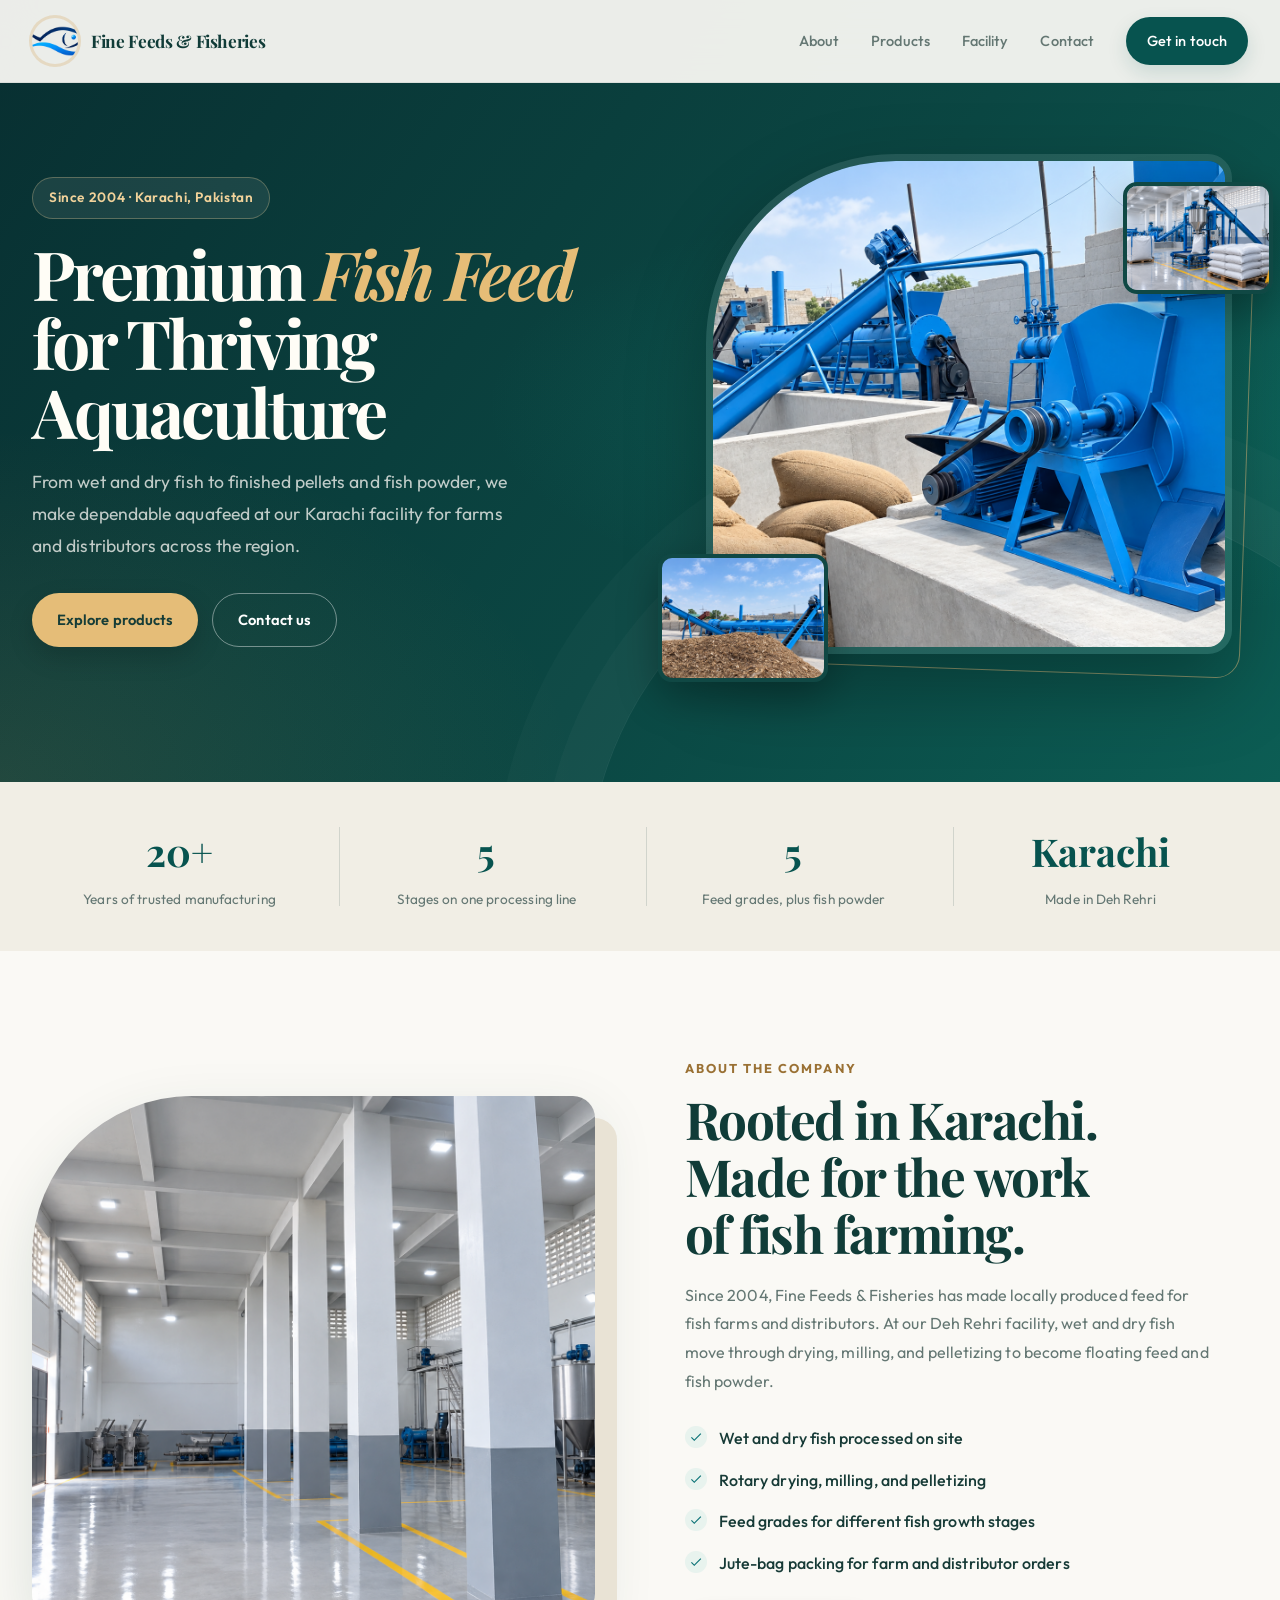
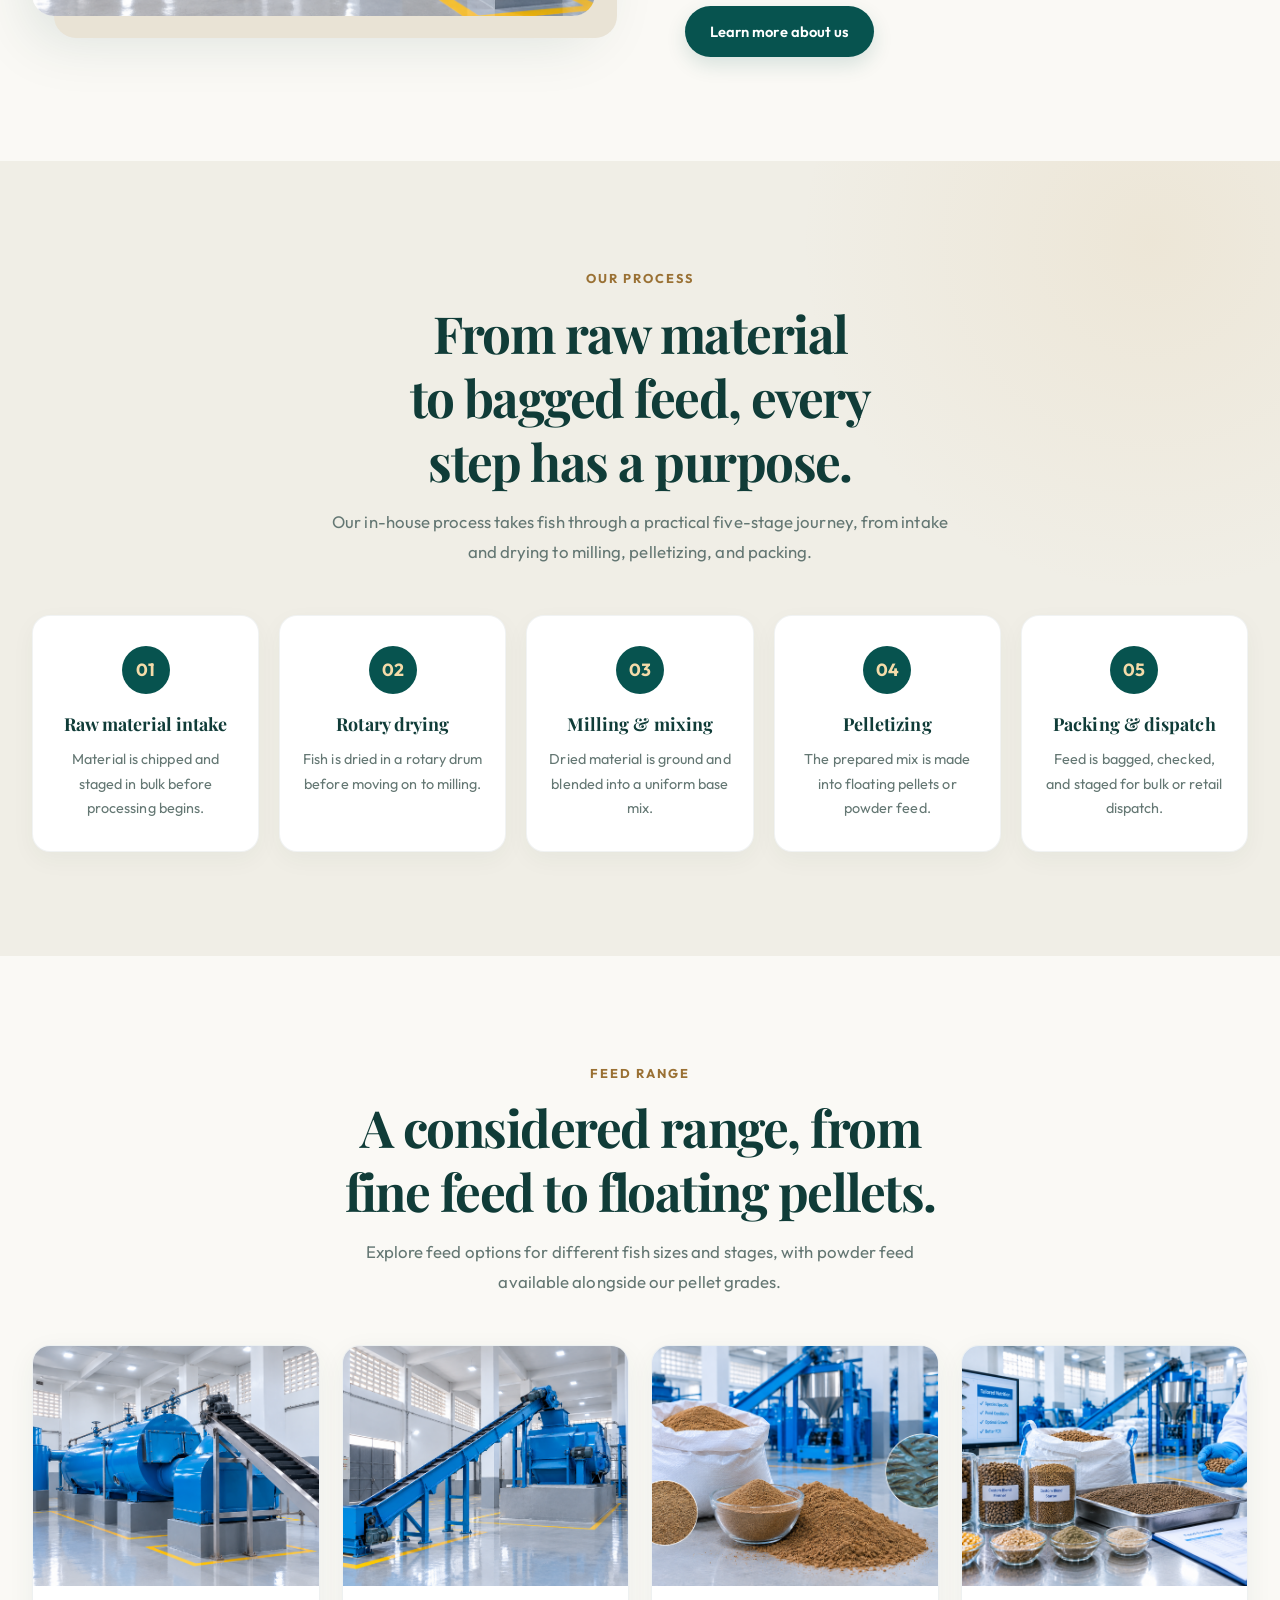
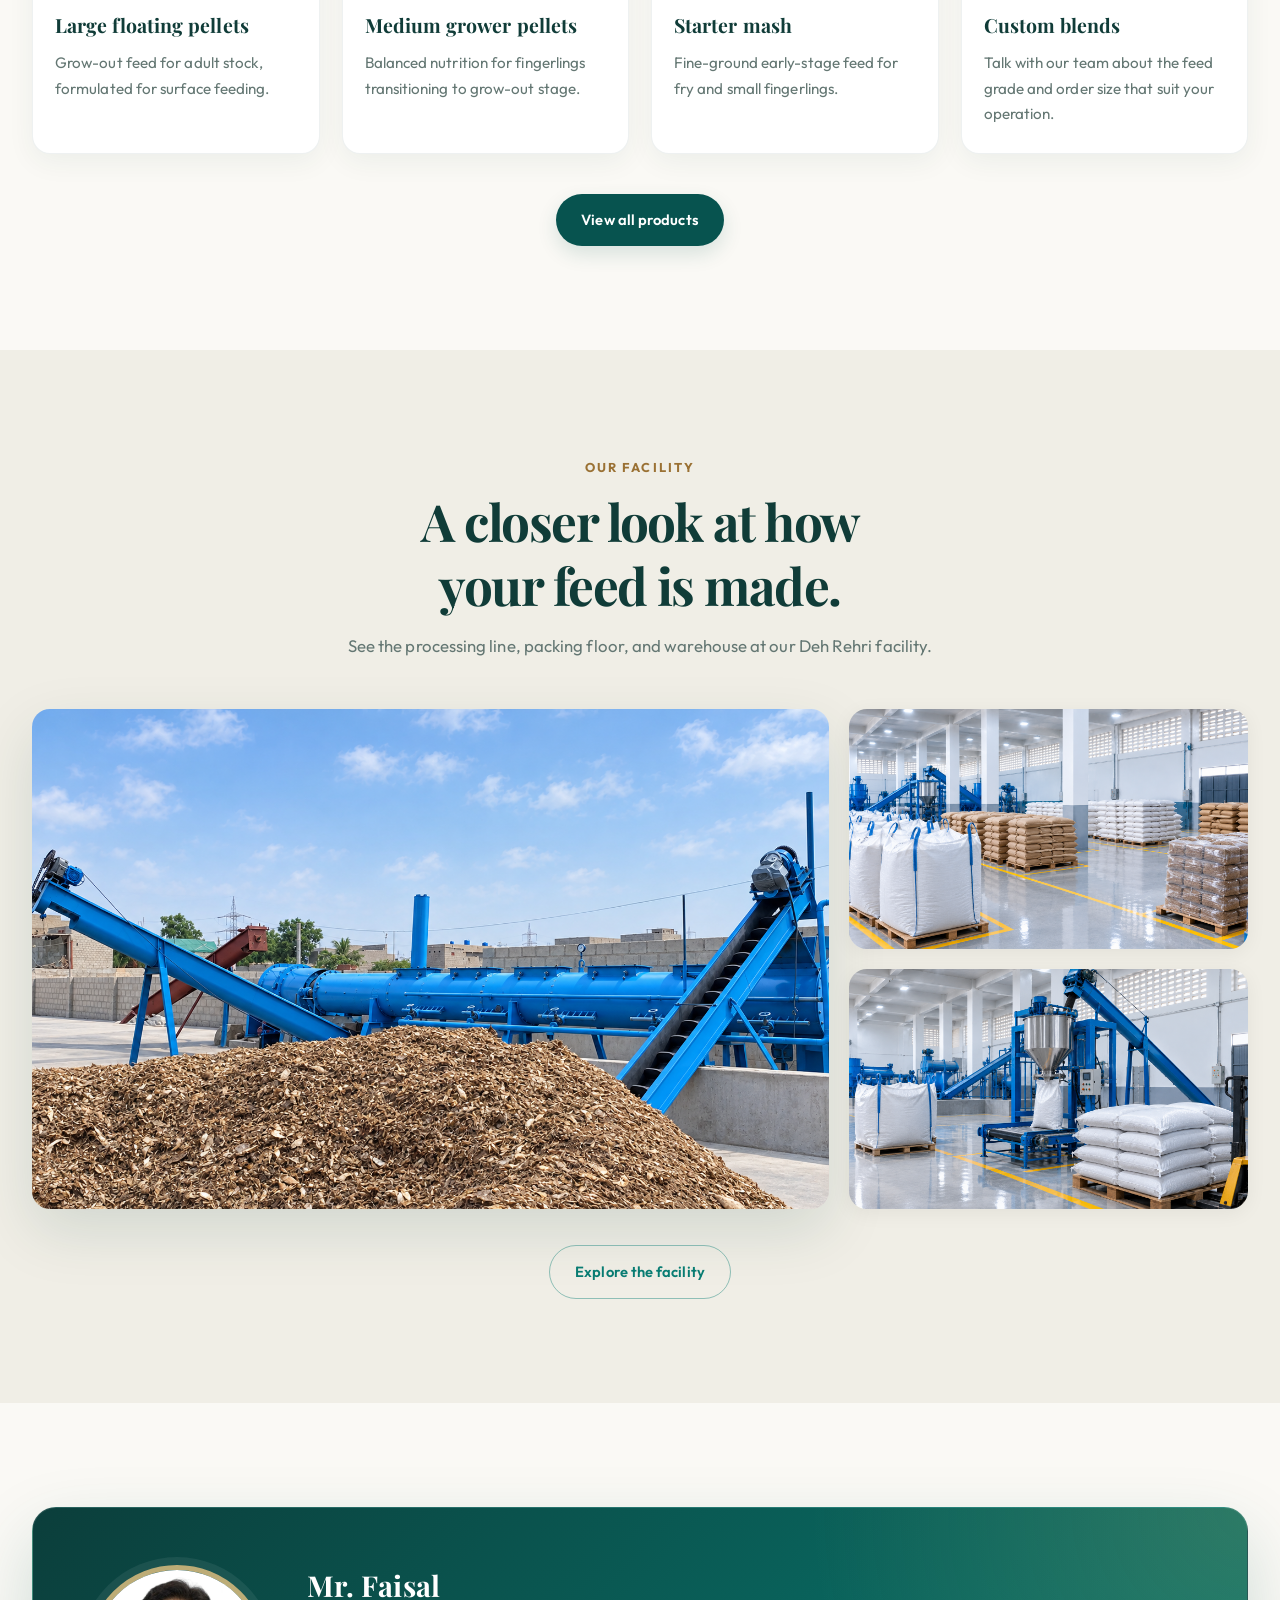
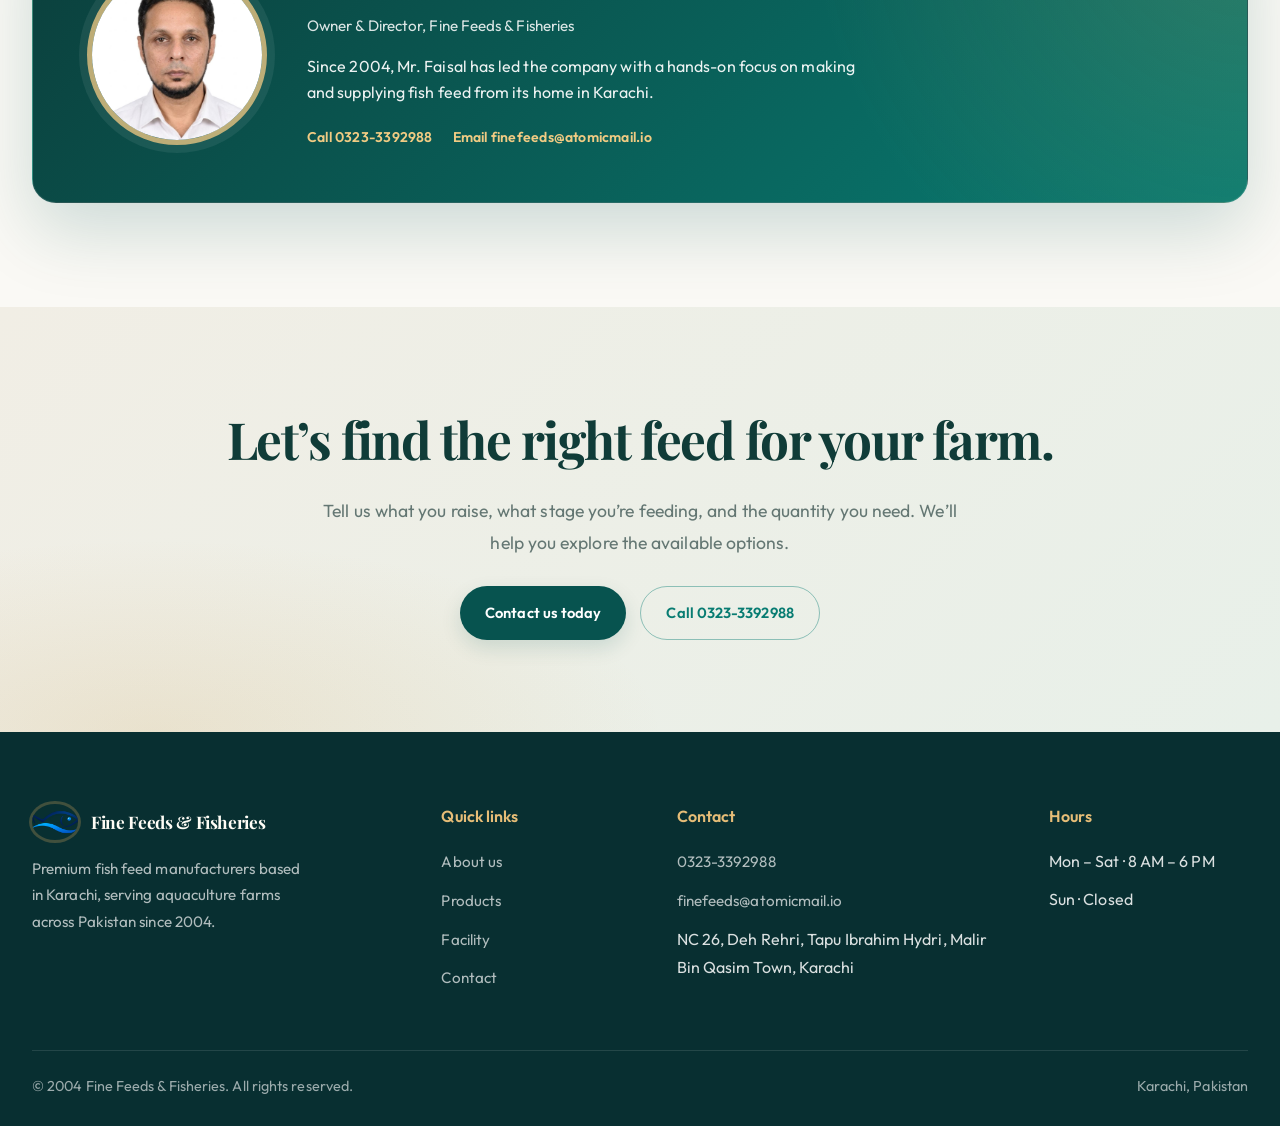
==== commit 066466e6: "Update contact email address" ====
--- a/index.html
+++ b/index.html
@@ -200,7 +200,7 @@
           <p>Since 2004, Mr. Faisal has led the company with a hands-on focus on making and supplying fish feed from its home in Karachi.</p>
           <div class="contact-links">
             <a href="tel:03233392988">Call 0323-3392988</a>
-            <a href="mailto:finefisheries@gmail.com">Email finefisheries@gmail.com</a>
+            <a href="mailto:finefeeds@atomicmail.io">Email finefeeds@atomicmail.io</a>
           </div>
         </div>
       </div>
@@ -241,7 +241,7 @@
           <h4>Contact</h4>
           <ul>
             <li><a href="tel:03233392988">0323-3392988</a></li>
-            <li><a href="mailto:finefisheries@gmail.com">finefisheries@gmail.com</a></li>
+            <li><a href="mailto:finefeeds@atomicmail.io">finefeeds@atomicmail.io</a></li>
             <li>NC 26, Deh Rehri, Tapu Ibrahim Hydri, Malir Bin Qasim Town, Karachi</li>
           </ul>
         </div>
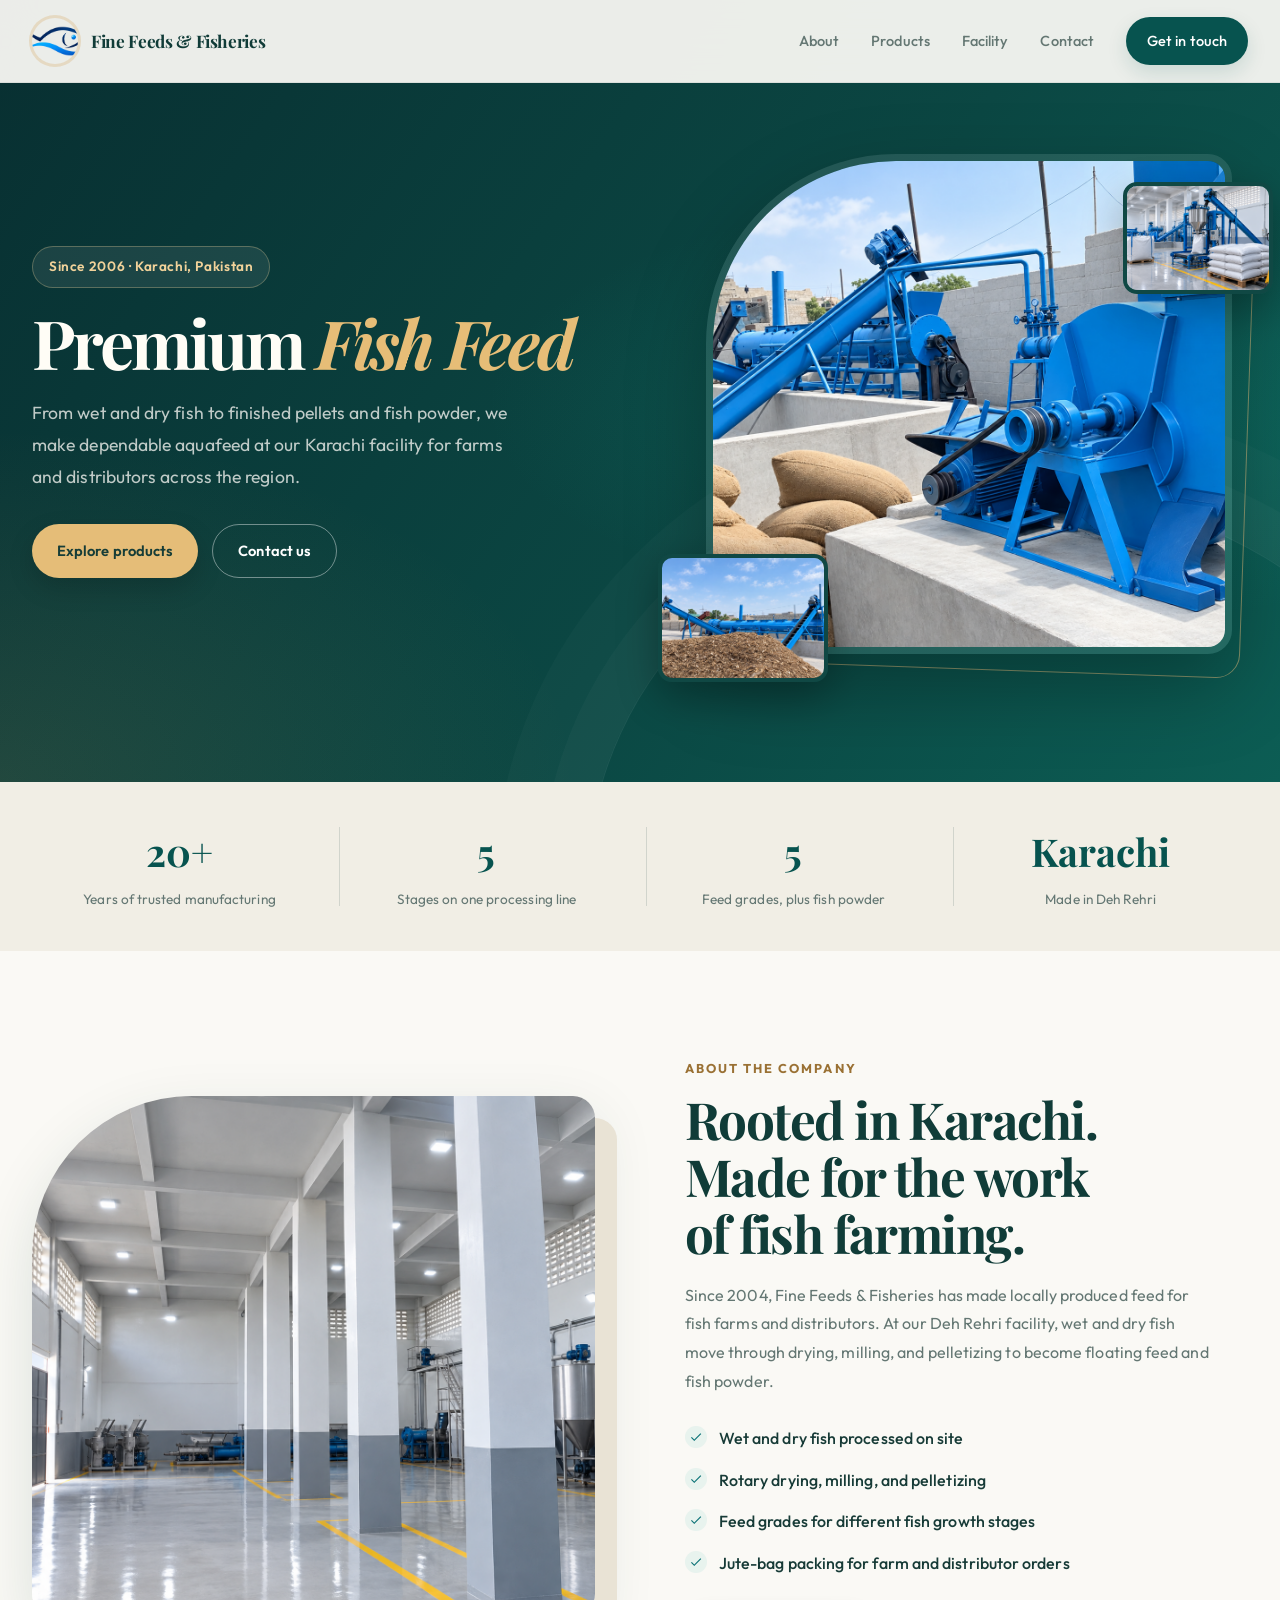
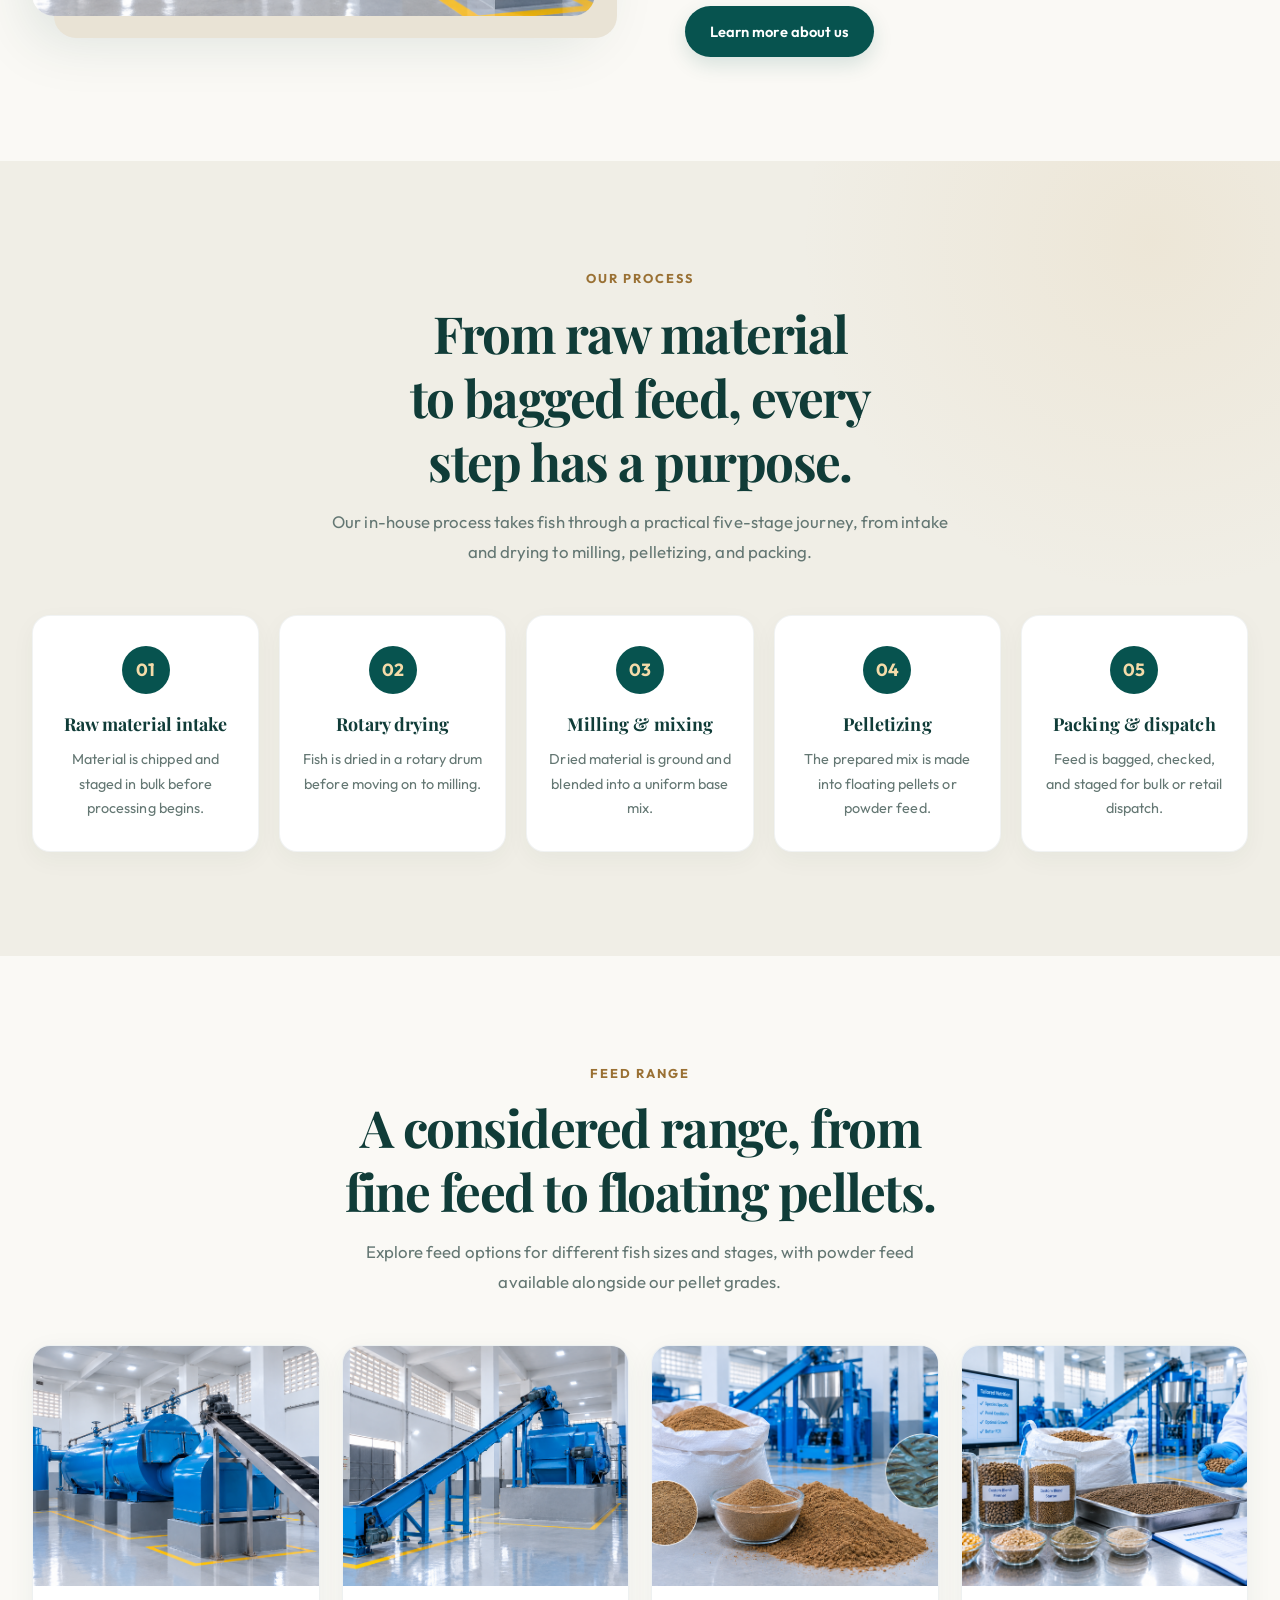
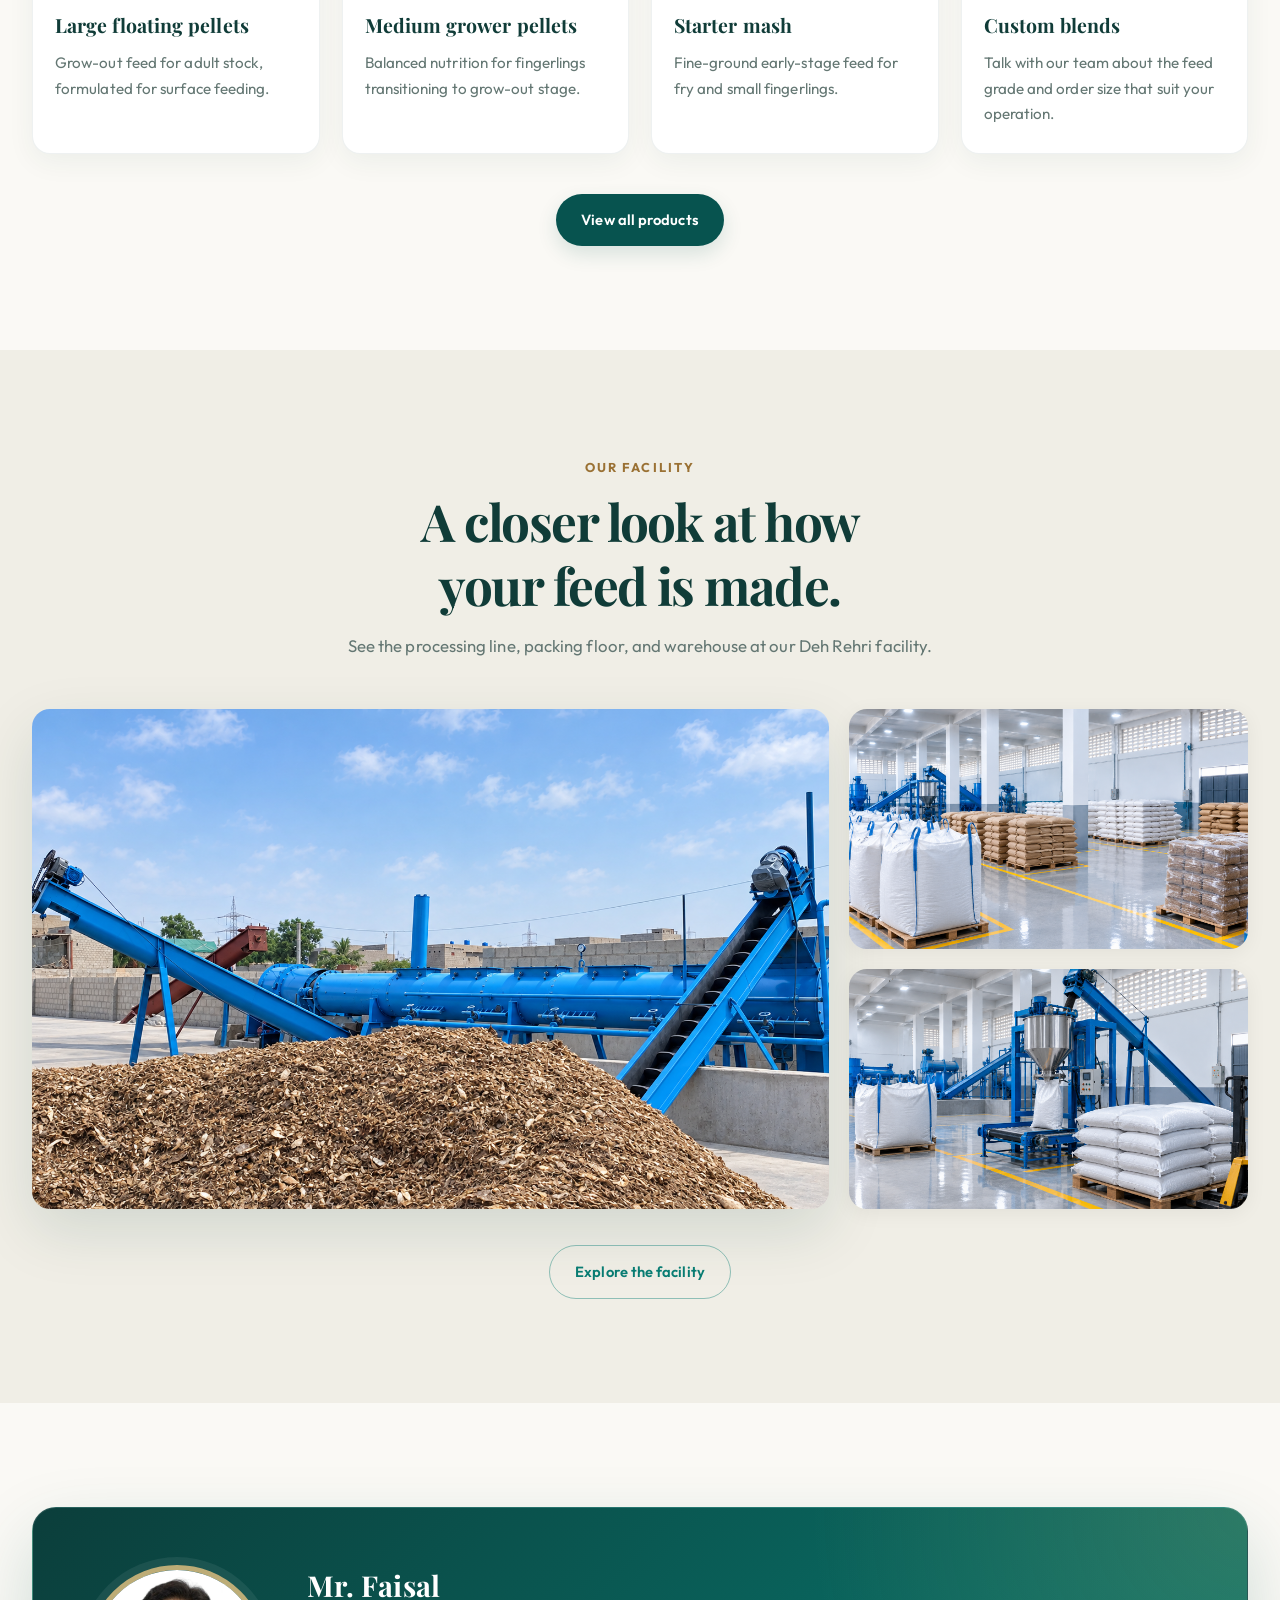
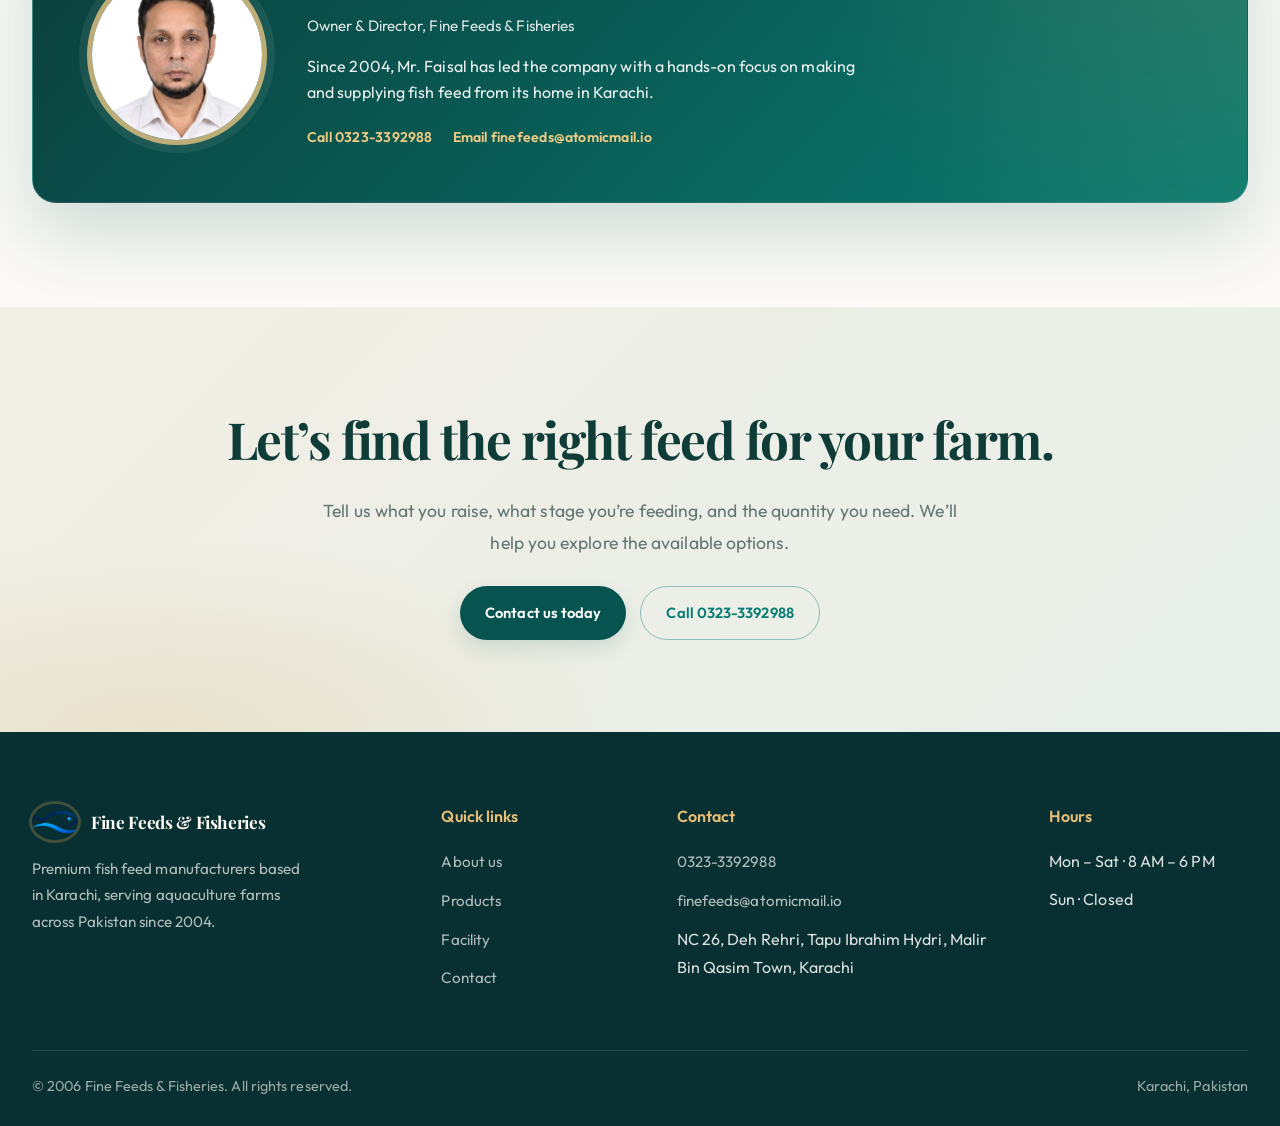
==== commit a0c057f5: "Update homepage and copyright year to 2006" ====
--- a/index.html
+++ b/index.html
@@ -33,8 +33,8 @@
   <section class="hero">
     <div class="container hero-grid">
       <div>
-        <div class="hero-badge">Since 2004 · Karachi, Pakistan</div>
-        <h1>Premium <em>Fish Feed</em> for Thriving Aquaculture</h1>
+        <div class="hero-badge">Since 2006 · Karachi, Pakistan</div>
+        <h1>Premium <em>Fish Feed</em></h1>
         <p class="hero-lead">From wet and dry fish to finished pellets and fish powder, we make dependable aquafeed at our Karachi facility for farms and distributors across the region.</p>
         <div class="hero-actions">
           <a href="products.html" class="btn btn-primary">Explore products</a>
@@ -254,7 +254,7 @@
         </div>
       </div>
       <div class="footer-bottom">
-        <span>© 2004 Fine Feeds & Fisheries. All rights reserved.</span>
+        <span>© 2006 Fine Feeds & Fisheries. All rights reserved.</span>
         <span>Karachi, Pakistan</span>
       </div>
     </div>
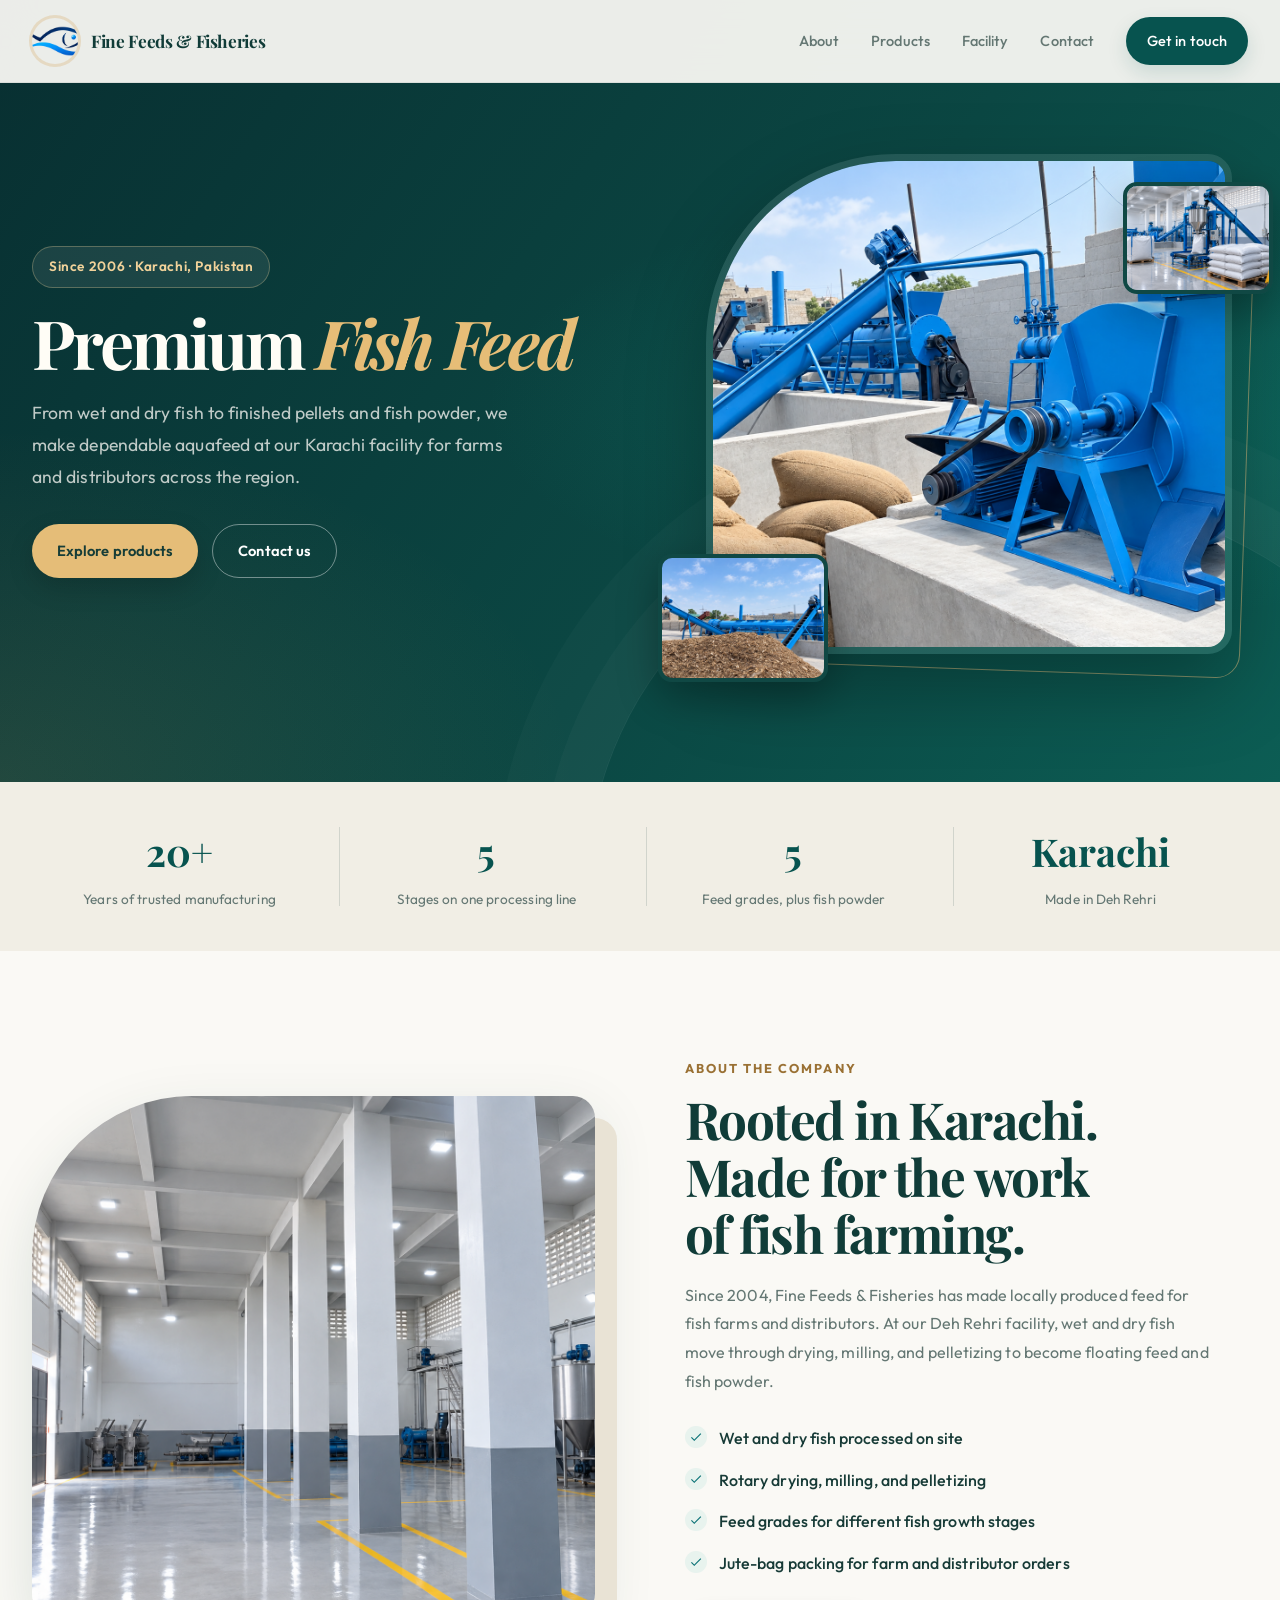
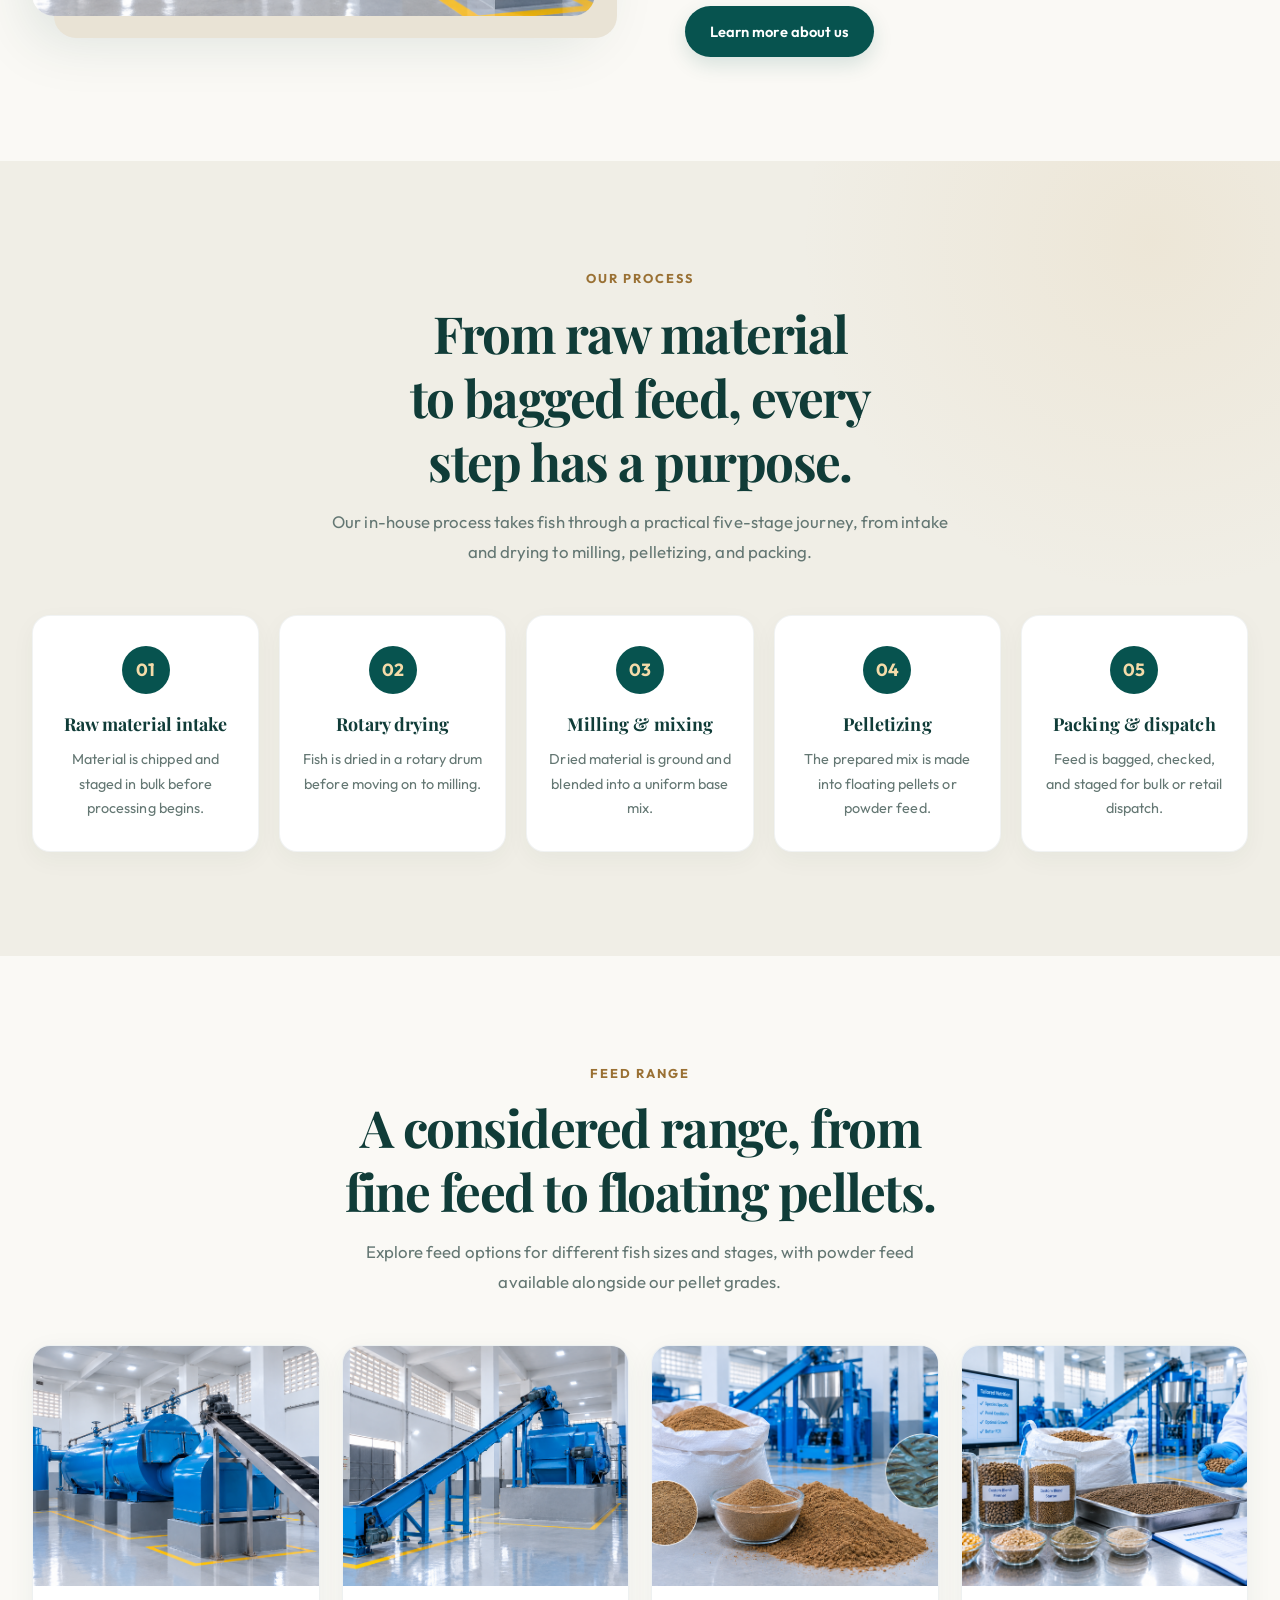
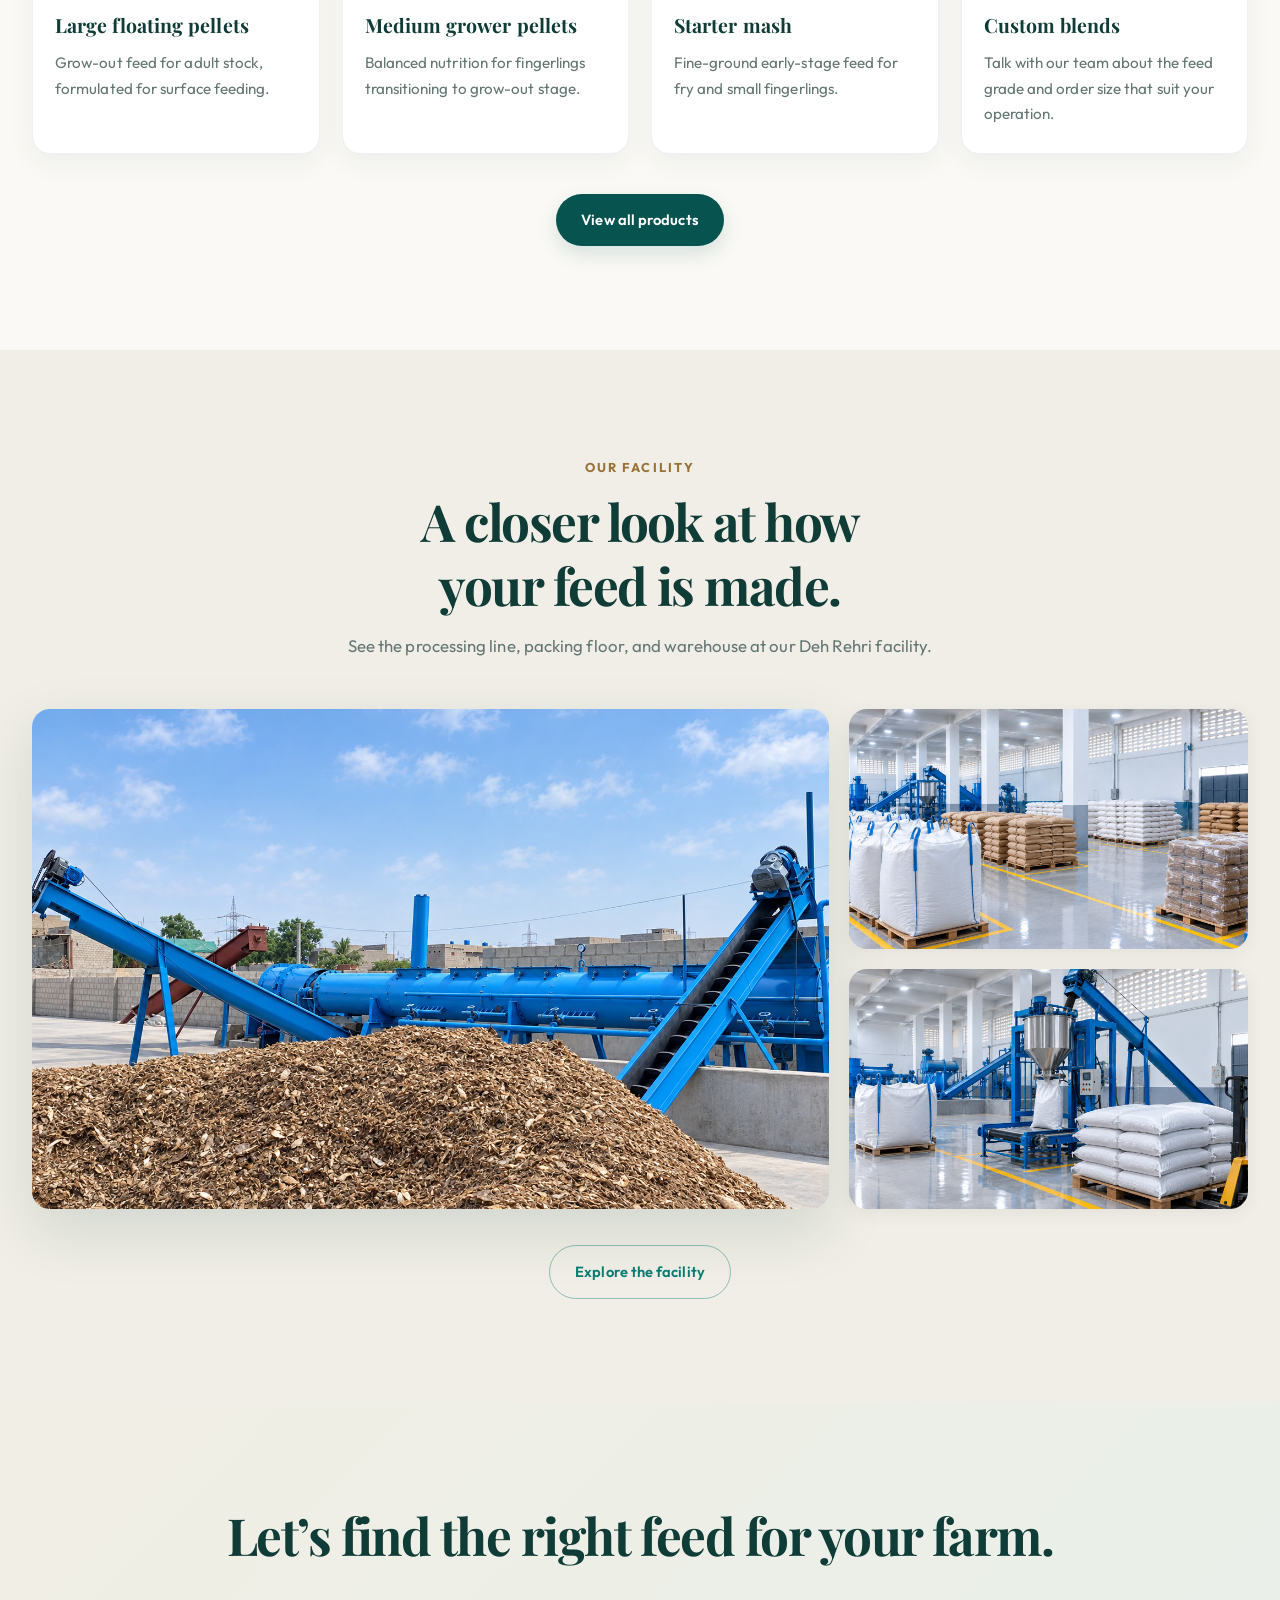
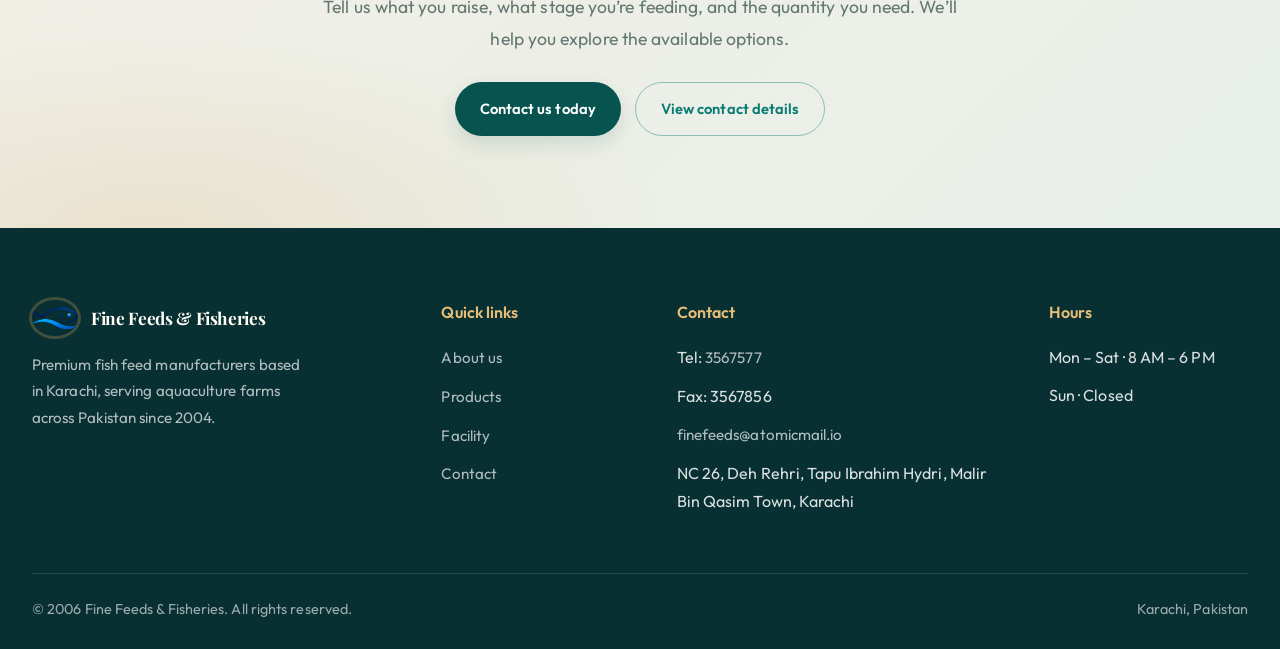
==== commit 76733c34: "Remove Faisal details and update contact information" ====
--- a/index.html
+++ b/index.html
@@ -190,30 +190,13 @@
     </div>
   </section>
 
-  <section class="section">
-    <div class="container">
-      <div class="leadership">
-        <img src="images/owner.jpeg" alt="Mr. Faisal — Owner & Director" class="leader-photo">
-        <div>
-          <h3>Mr. Faisal</h3>
-          <div class="role">Owner & Director, Fine Feeds & Fisheries</div>
-          <p>Since 2004, Mr. Faisal has led the company with a hands-on focus on making and supplying fish feed from its home in Karachi.</p>
-          <div class="contact-links">
-            <a href="tel:03233392988">Call 0323-3392988</a>
-            <a href="mailto:finefeeds@atomicmail.io">Email finefeeds@atomicmail.io</a>
-          </div>
-        </div>
-      </div>
-    </div>
-  </section>
-
   <section class="cta">
     <div class="container">
       <h2>Let’s find the right feed for your farm.</h2>
       <p>Tell us what you raise, what stage you’re feeding, and the quantity you need. We’ll help you explore the available options.</p>
       <div class="cta-actions">
         <a href="contact.html" class="btn btn-primary">Contact us today</a>
-        <a href="tel:03233392988" class="btn btn-outline">Call 0323-3392988</a>
+        <a href="contact.html" class="btn btn-outline">View contact details</a>
       </div>
     </div>
   </section>
@@ -240,7 +223,8 @@
         <div>
           <h4>Contact</h4>
           <ul>
-            <li><a href="tel:03233392988">0323-3392988</a></li>
+            <li>Tel: <a href="tel:3567577">3567577</a></li>
+            <li>Fax: 3567856</li>
             <li><a href="mailto:finefeeds@atomicmail.io">finefeeds@atomicmail.io</a></li>
             <li>NC 26, Deh Rehri, Tapu Ibrahim Hydri, Malir Bin Qasim Town, Karachi</li>
           </ul>
